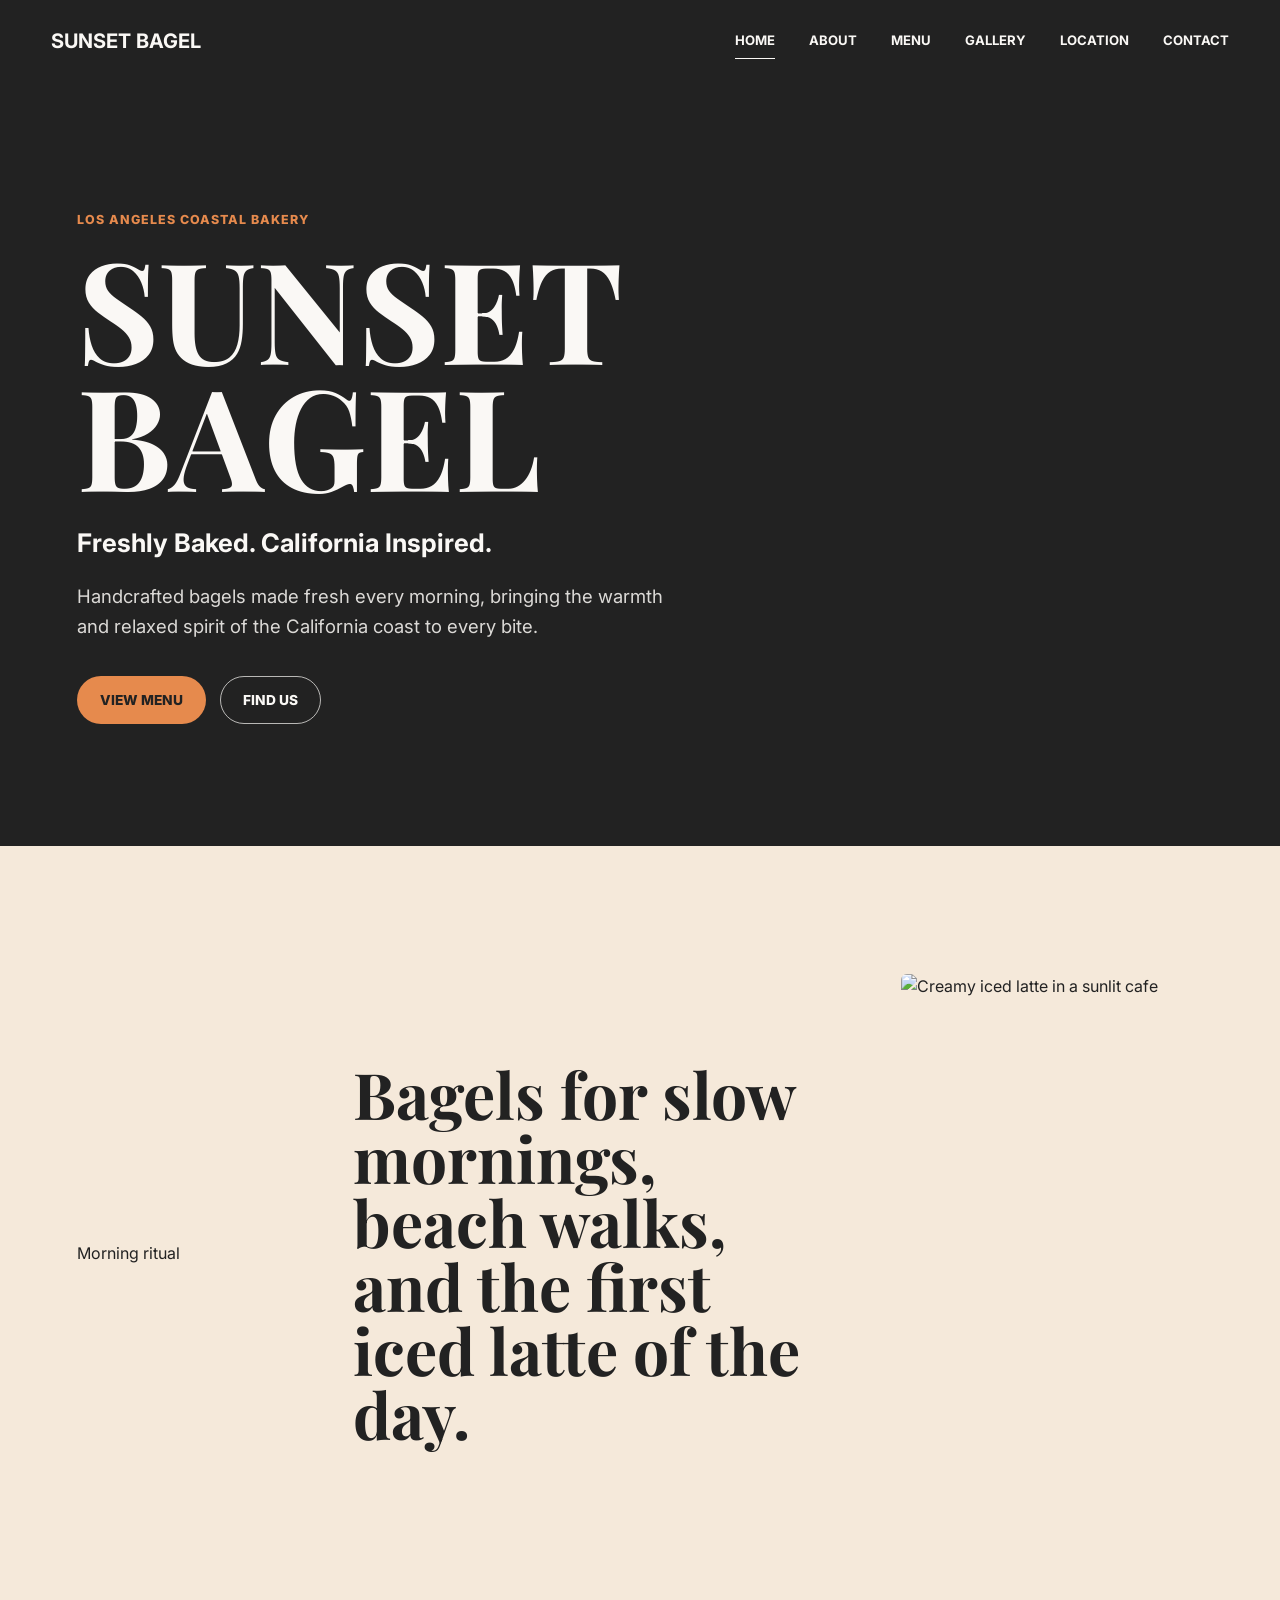
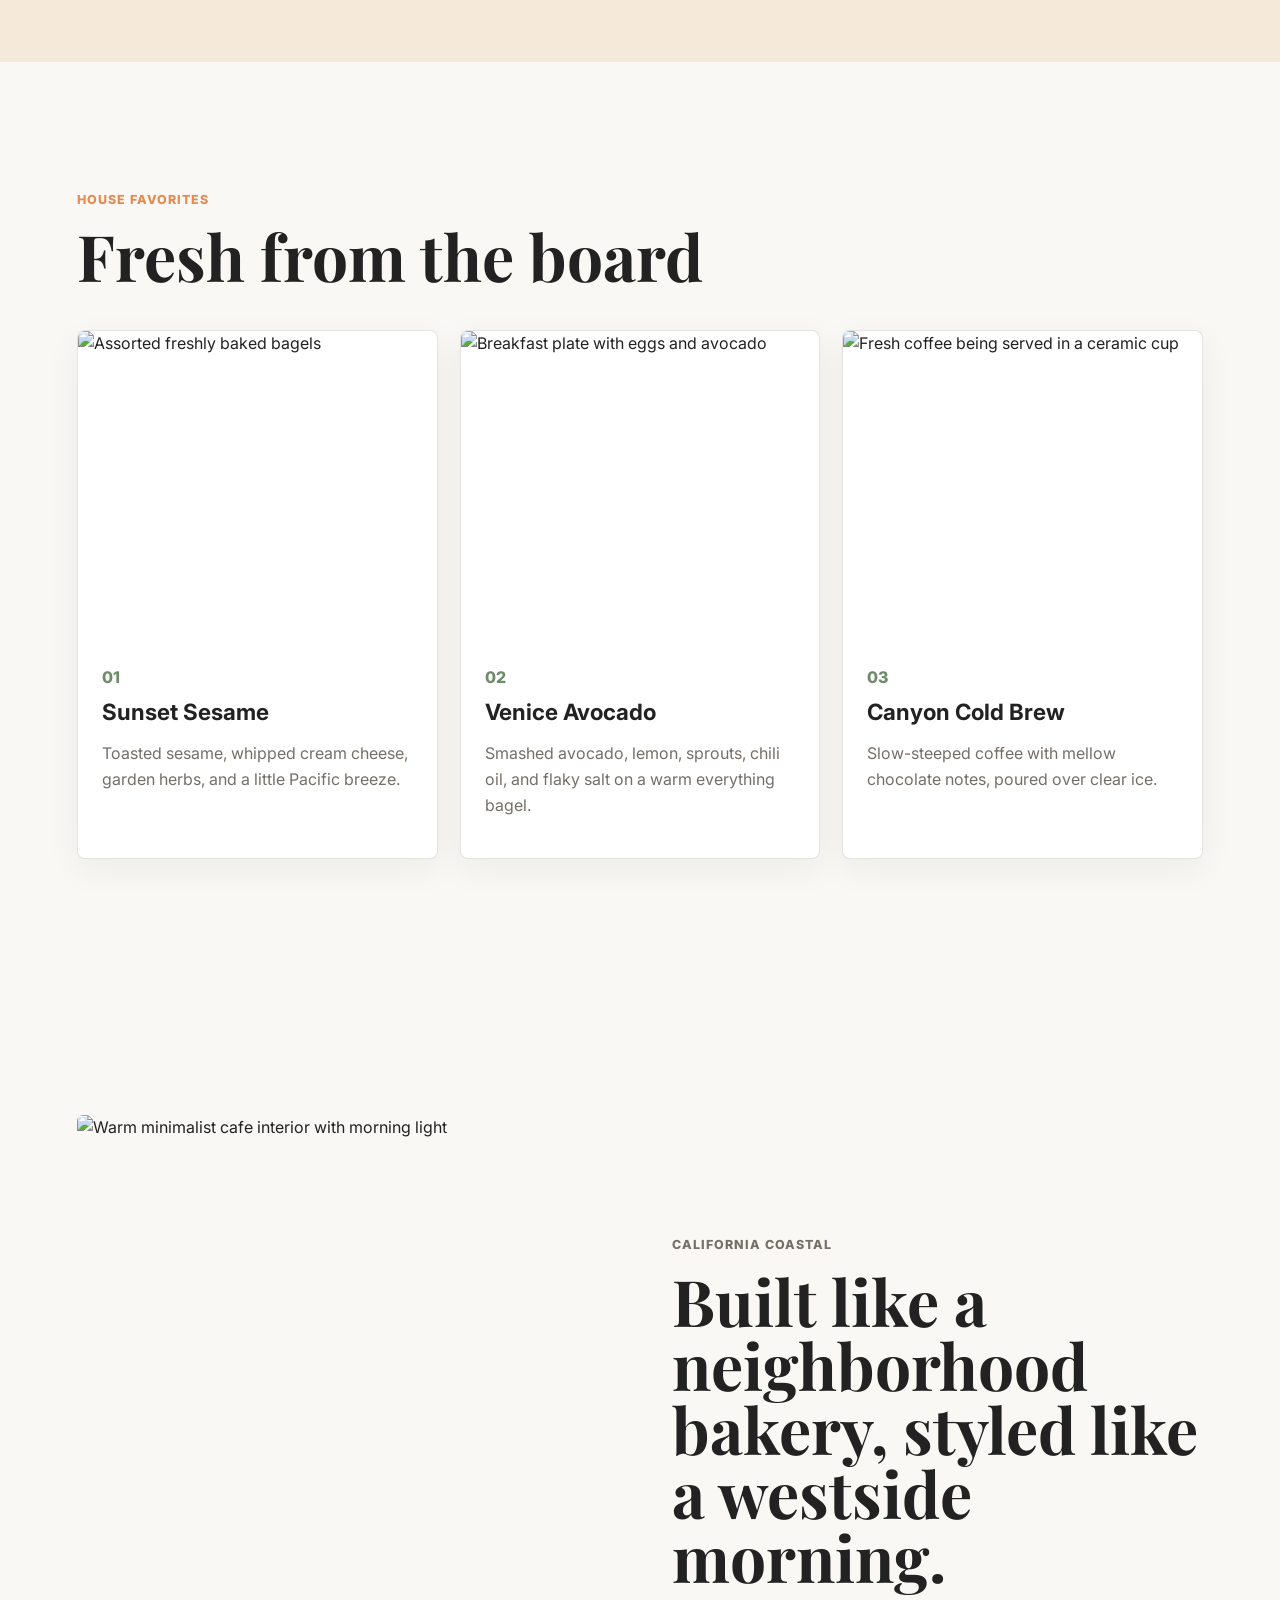
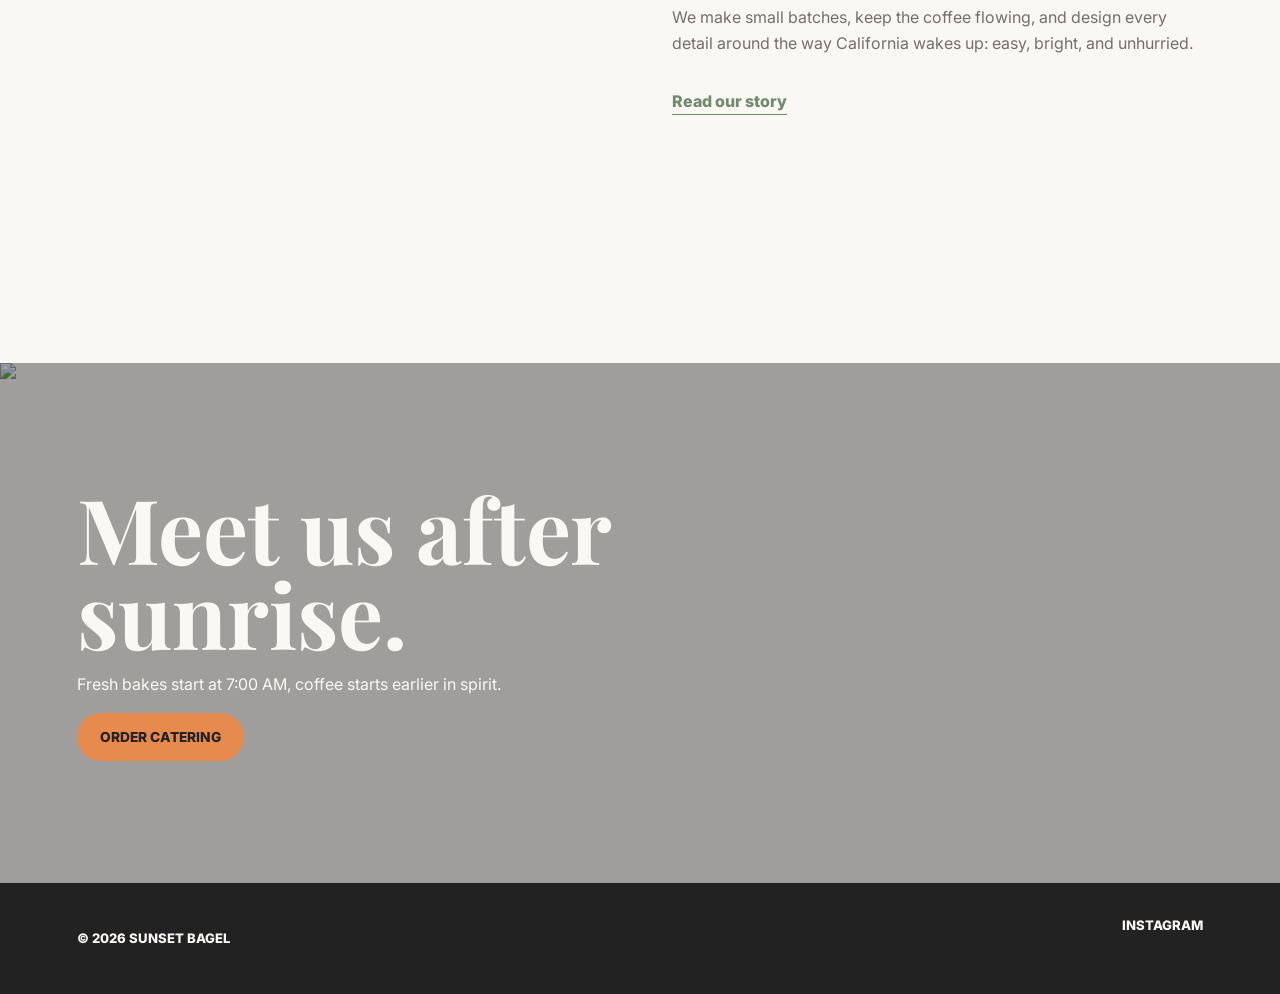
==== index.html @ 4b9dc1ea "Initial commit - SUNSET BAGEL" ====
<!doctype html>
<html lang="en">
  <head>
    <meta charset="utf-8">
    <meta name="viewport" content="width=device-width, initial-scale=1">
    <title>SUNSET BAGEL | California Inspired Bagel Shop</title>
    <meta name="description" content="Freshly baked California-inspired bagels, coffee, and coastal breakfast culture from SUNSET BAGEL.">
    <link rel="preconnect" href="https://fonts.googleapis.com">
    <link rel="preconnect" href="https://fonts.gstatic.com" crossorigin>
    <link href="https://fonts.googleapis.com/css2?family=Inter:wght@400;500;600;700&family=Playfair+Display:wght@600;700&display=swap" rel="stylesheet">
    <link rel="stylesheet" href="styles.css">
  </head>
  <body>
    <header class="site-header" data-header>
      <a class="brand" href="index.html">SUNSET BAGEL</a>
      <button class="nav-toggle" type="button" aria-label="Open navigation" data-nav-toggle>
        <span></span><span></span>
      </button>
      <nav class="site-nav" data-nav>
        <a href="index.html">Home</a>
        <a href="about.html">About</a>
        <a href="menu.html">Menu</a>
        <a href="gallery.html">Gallery</a>
        <a href="location.html">Location</a>
        <a href="contact.html">Contact</a>
      </nav>
    </header>

    <main>
      <section class="hero hero-home">
        <img class="hero-image" data-parallax src="https://images.unsplash.com/photo-1509440159596-0249088772ff?auto=format&fit=crop&w=2200&q=85" alt="Fresh baked bagels and coffee on a bright coastal morning">
        <div class="hero-overlay"></div>
        <div class="hero-content reveal">
          <p class="eyebrow">Los Angeles coastal bakery</p>
          <h1>SUNSET BAGEL</h1>
          <p class="lead">Freshly Baked. California Inspired.</p>
          <p class="hero-copy">Handcrafted bagels made fresh every morning, bringing the warmth and relaxed spirit of the California coast to every bite.</p>
          <div class="hero-actions">
            <a class="button primary" href="menu.html">View Menu</a>
            <a class="button ghost" href="location.html">Find Us</a>
          </div>
        </div>
      </section>

      <section class="section intro-grid">
        <div class="section-kicker reveal">Morning ritual</div>
        <div class="intro-copy reveal">
          <h2>Bagels for slow mornings, beach walks, and the first iced latte of the day.</h2>
        </div>
        <div class="intro-media reveal">
          <img src="https://images.unsplash.com/photo-1541167760496-1628856ab772?auto=format&fit=crop&w=1200&q=85" alt="Creamy iced latte in a sunlit cafe">
        </div>
      </section>

      <section class="section featured">
        <div class="section-heading reveal">
          <p class="eyebrow">House favorites</p>
          <h2>Fresh from the board</h2>
        </div>
        <div class="product-grid">
          <article class="product-card reveal">
            <img src="https://images.unsplash.com/photo-1523294587484-bae6cc870010?auto=format&fit=crop&w=900&q=85" alt="Assorted freshly baked bagels">
            <div>
              <span>01</span>
              <h3>Sunset Sesame</h3>
              <p>Toasted sesame, whipped cream cheese, garden herbs, and a little Pacific breeze.</p>
            </div>
          </article>
          <article class="product-card reveal">
            <img src="https://images.unsplash.com/photo-1482049016688-2d3e1b311543?auto=format&fit=crop&w=900&q=85" alt="Breakfast plate with eggs and avocado">
            <div>
              <span>02</span>
              <h3>Venice Avocado</h3>
              <p>Smashed avocado, lemon, sprouts, chili oil, and flaky salt on a warm everything bagel.</p>
            </div>
          </article>
          <article class="product-card reveal">
            <img src="https://images.unsplash.com/photo-1509042239860-f550ce710b93?auto=format&fit=crop&w=900&q=85" alt="Fresh coffee being served in a ceramic cup">
            <div>
              <span>03</span>
              <h3>Canyon Cold Brew</h3>
              <p>Slow-steeped coffee with mellow chocolate notes, poured over clear ice.</p>
            </div>
          </article>
        </div>
      </section>

      <section class="split-story section">
        <div class="story-image reveal">
          <img src="https://images.unsplash.com/photo-1521017432531-fbd92d768814?auto=format&fit=crop&w=1300&q=85" alt="Warm minimalist cafe interior with morning light">
        </div>
        <div class="story-copy reveal">
          <p class="eyebrow">California coastal</p>
          <h2>Built like a neighborhood bakery, styled like a westside morning.</h2>
          <p>We make small batches, keep the coffee flowing, and design every detail around the way California wakes up: easy, bright, and unhurried.</p>
          <a class="text-link" href="about.html">Read our story</a>
        </div>
      </section>

      <section class="cta-band">
        <img src="https://images.unsplash.com/photo-1507525428034-b723cf961d3e?auto=format&fit=crop&w=2200&q=85" alt="California beach shoreline at golden hour">
        <div class="cta-content reveal">
          <h2>Meet us after sunrise.</h2>
          <p>Fresh bakes start at 7:00 AM, coffee starts earlier in spirit.</p>
          <a class="button primary" href="contact.html">Order Catering</a>
        </div>
      </section>
    </main>

    <footer class="site-footer">
      <p>&copy; 2026 SUNSET BAGEL</p>
      <a href="https://www.instagram.com/" aria-label="Instagram">Instagram</a>
    </footer>

    <script src="script.js"></script>
  </body>
</html>
---- styles.css ----
:root {
  --sand: #f5e9da;
  --warm-white: #faf8f5;
  --orange: #e68a4d;
  --green: #6f8b6b;
  --charcoal: #222222;
  --muted: #756f68;
  --line: rgba(34, 34, 34, 0.12);
  --shadow: 0 22px 60px rgba(34, 34, 34, 0.14);
}

* {
  box-sizing: border-box;
}

html {
  scroll-behavior: smooth;
}

body {
  margin: 0;
  color: var(--charcoal);
  background: var(--warm-white);
  font-family: Inter, system-ui, -apple-system, BlinkMacSystemFont, "Segoe UI", sans-serif;
  line-height: 1.6;
}

img {
  display: block;
  width: 100%;
  height: 100%;
  object-fit: cover;
}

a {
  color: inherit;
  text-decoration: none;
}

.site-header {
  position: fixed;
  top: 0;
  left: 0;
  z-index: 20;
  width: 100%;
  display: flex;
  align-items: center;
  justify-content: space-between;
  padding: 22px clamp(18px, 4vw, 58px);
  color: var(--warm-white);
  transition: background 0.3s ease, color 0.3s ease, box-shadow 0.3s ease;
}

.site-header.is-scrolled,
.site-header.is-open {
  color: var(--charcoal);
  background: rgba(250, 248, 245, 0.92);
  backdrop-filter: blur(18px);
  box-shadow: 0 1px 0 var(--line);
}

.brand {
  font-weight: 700;
  font-size: clamp(1rem, 2vw, 1.25rem);
  letter-spacing: 0;
}

.site-nav {
  display: flex;
  gap: clamp(18px, 3vw, 34px);
  align-items: center;
  font-size: 0.82rem;
  font-weight: 700;
  text-transform: uppercase;
}

.site-nav a {
  position: relative;
  padding: 8px 0;
}

.site-nav a::after {
  position: absolute;
  left: 0;
  bottom: 0;
  width: 0;
  height: 1px;
  content: "";
  background: currentColor;
  transition: width 0.25s ease;
}

.site-nav a:hover::after,
.site-nav a.is-active::after {
  width: 100%;
}

.nav-toggle {
  display: none;
  width: 44px;
  height: 44px;
  border: 0;
  background: transparent;
  color: inherit;
}

.nav-toggle span {
  display: block;
  width: 24px;
  height: 2px;
  margin: 6px auto;
  background: currentColor;
}

.hero,
.page-hero,
.location-hero {
  position: relative;
  min-height: 94vh;
  overflow: hidden;
  background: var(--charcoal);
}

.hero-image,
.page-hero img,
.location-hero > img {
  position: absolute;
  inset: 0;
  transform: scale(1.05);
}

.hero-overlay {
  position: absolute;
  inset: 0;
  background: linear-gradient(90deg, rgba(34, 34, 34, 0.7), rgba(34, 34, 34, 0.18));
}

.hero-content,
.page-hero-copy,
.location-card {
  position: relative;
  z-index: 2;
  max-width: 760px;
  padding: min(26vh, 210px) clamp(22px, 6vw, 84px) 90px;
  color: var(--warm-white);
}

.hero-content h1,
.page-hero-copy h1,
.compact-hero h1,
.contact-hero h1,
.location-card h1 {
  margin: 0;
  font-family: "Playfair Display", Georgia, serif;
  font-size: clamp(3.8rem, 11vw, 10.5rem);
  line-height: 0.9;
  letter-spacing: 0;
}

.page-hero-copy h1,
.compact-hero h1,
.contact-hero h1,
.location-card h1 {
  font-size: clamp(3rem, 8vw, 7rem);
}

.lead {
  margin: 26px 0 0;
  font-size: clamp(1.2rem, 2vw, 1.65rem);
  font-weight: 700;
}

.hero-copy {
  max-width: 620px;
  margin: 18px 0 0;
  color: rgba(250, 248, 245, 0.86);
  font-size: clamp(1rem, 1.5vw, 1.16rem);
}

.eyebrow {
  margin: 0 0 14px;
  color: var(--orange);
  font-size: 0.78rem;
  font-weight: 800;
  letter-spacing: 0.08em;
  text-transform: uppercase;
}

.hero-actions {
  display: flex;
  flex-wrap: wrap;
  gap: 14px;
  margin-top: 34px;
}

.button {
  display: inline-flex;
  min-height: 48px;
  align-items: center;
  justify-content: center;
  padding: 0 22px;
  border: 1px solid transparent;
  border-radius: 999px;
  font-size: 0.86rem;
  font-weight: 800;
  text-transform: uppercase;
  transition: transform 0.25s ease, background 0.25s ease, border-color 0.25s ease;
}

.button:hover {
  transform: translateY(-2px);
}

.button.primary {
  color: var(--charcoal);
  background: var(--orange);
}

.button.secondary {
  color: var(--warm-white);
  background: var(--green);
}

.button.ghost {
  color: var(--warm-white);
  border-color: rgba(250, 248, 245, 0.7);
}

.section {
  padding: clamp(70px, 10vw, 140px) clamp(20px, 6vw, 84px);
}

.intro-grid {
  display: grid;
  grid-template-columns: 0.7fr 1.6fr 1fr;
  gap: clamp(24px, 5vw, 72px);
  align-items: center;
  background: var(--sand);
}

.intro-copy h2,
.section-heading h2,
.story-copy h2,
.editorial h2,
.image-text h2,
.menu-category h2,
.contact-aside h2 {
  margin: 0;
  font-family: "Playfair Display", Georgia, serif;
  font-size: clamp(2.2rem, 5vw, 5rem);
  line-height: 1;
  letter-spacing: 0;
}

.intro-media {
  height: min(54vw, 560px);
  min-height: 320px;
  overflow: hidden;
  border-radius: 6px;
}

.section-heading {
  max-width: 800px;
  margin-bottom: 42px;
}

.product-grid,
.menu-grid {
  display: grid;
  grid-template-columns: repeat(3, minmax(0, 1fr));
  gap: 22px;
}

.product-card,
.menu-card {
  overflow: hidden;
  background: #fff;
  border: 1px solid var(--line);
  border-radius: 8px;
  box-shadow: 0 10px 35px rgba(34, 34, 34, 0.06);
  transition: transform 0.28s ease, box-shadow 0.28s ease;
}

.product-card:hover,
.menu-card:hover {
  transform: translateY(-6px);
  box-shadow: var(--shadow);
}

.product-card img,
.menu-card img {
  height: 310px;
}

.product-card div,
.menu-card div {
  padding: 24px;
}

.product-card span,
.menu-card span {
  color: var(--green);
  font-weight: 800;
}

.product-card h3,
.menu-card h3 {
  margin: 8px 0 8px;
  font-size: 1.4rem;
  line-height: 1.2;
}

.product-card p,
.menu-card p,
.story-copy p,
.editorial-text p,
.image-text p,
.contact-hero p,
.info-panel p {
  color: var(--muted);
}

.split-story,
.image-text,
.contact-hero,
.location-grid {
  display: grid;
  grid-template-columns: 1fr 1fr;
  gap: clamp(28px, 5vw, 76px);
  align-items: center;
}

.story-image {
  height: min(64vw, 720px);
  min-height: 400px;
  overflow: hidden;
  border-radius: 6px;
}

.story-copy {
  max-width: 620px;
}

.text-link {
  display: inline-block;
  margin-top: 16px;
  color: var(--green);
  font-weight: 800;
  border-bottom: 1px solid currentColor;
}

.cta-band {
  position: relative;
  min-height: 520px;
  display: grid;
  align-items: center;
  overflow: hidden;
  color: var(--warm-white);
}

.cta-band img {
  position: absolute;
  inset: 0;
}

.cta-band::after {
  position: absolute;
  inset: 0;
  content: "";
  background: rgba(34, 34, 34, 0.42);
}

.cta-content {
  position: relative;
  z-index: 2;
  max-width: 720px;
  padding: 70px clamp(22px, 6vw, 84px);
}

.cta-content h2 {
  margin: 0;
  font-family: "Playfair Display", Georgia, serif;
  font-size: clamp(3rem, 7vw, 7rem);
  line-height: 0.95;
}

.page-hero::after,
.location-hero::after {
  position: absolute;
  inset: 0;
  content: "";
  background: linear-gradient(0deg, rgba(34, 34, 34, 0.48), rgba(34, 34, 34, 0.12));
}

.compact-hero {
  padding: 170px clamp(20px, 6vw, 84px) 70px;
  background: var(--sand);
}

.compact-hero h1 {
  max-width: 1100px;
}

.editorial {
  display: grid;
  grid-template-columns: 1.2fr 0.8fr;
  gap: clamp(28px, 6vw, 90px);
  background: var(--warm-white);
}

.process-strip {
  display: grid;
  grid-template-columns: repeat(3, 1fr);
  gap: 14px;
  padding: 14px;
  background: var(--charcoal);
}

.process-strip figure,
.gallery-grid figure {
  position: relative;
  min-height: 460px;
  margin: 0;
  overflow: hidden;
  border-radius: 6px;
}

.process-strip figcaption,
.gallery-grid figcaption {
  position: absolute;
  left: 18px;
  bottom: 18px;
  padding: 7px 12px;
  border-radius: 999px;
  color: var(--warm-white);
  background: rgba(34, 34, 34, 0.48);
  backdrop-filter: blur(10px);
  font-size: 0.8rem;
  font-weight: 800;
  text-transform: uppercase;
}

.image-stack {
  display: grid;
  grid-template-columns: 0.9fr 1fr;
  gap: 16px;
  align-items: end;
}

.image-stack img {
  height: 520px;
  border-radius: 6px;
}

.image-stack img:first-child {
  height: 420px;
}

.menu-section.alt {
  background: var(--sand);
}

.menu-category {
  margin-bottom: 34px;
}

.gallery-grid {
  display: grid;
  grid-template-columns: repeat(4, minmax(0, 1fr));
  grid-auto-rows: 270px;
  gap: 14px;
  padding: 0 14px 14px;
}

.gallery-grid figure {
  min-height: 0;
}

.gallery-grid .wide {
  grid-column: span 2;
}

.gallery-grid .tall {
  grid-row: span 2;
}

.location-hero {
  display: grid;
  align-items: end;
}

.location-card {
  width: min(680px, calc(100% - 40px));
  margin: 0 0 clamp(28px, 6vw, 84px) clamp(20px, 6vw, 84px);
  padding: clamp(28px, 5vw, 52px);
  color: var(--charcoal);
  background: rgba(250, 248, 245, 0.9);
  border-radius: 8px;
  backdrop-filter: blur(14px);
}

.info-panel {
  min-height: 310px;
  padding: clamp(26px, 4vw, 42px);
  border: 1px solid var(--line);
  border-radius: 8px;
  background: #fff;
}

.info-panel dl,
.info-panel dd {
  margin: 0;
}

.info-panel div {
  display: flex;
  justify-content: space-between;
  gap: 16px;
  padding: 14px 0;
  border-bottom: 1px solid var(--line);
}

.info-panel dt {
  font-weight: 800;
}

.map-panel {
  position: relative;
  grid-column: 1 / -1;
  min-height: 430px;
  overflow: hidden;
  border-radius: 8px;
  background: #ded3c5;
}

.map-lines {
  position: absolute;
  inset: -20%;
  background:
    linear-gradient(24deg, transparent 48%, rgba(111, 139, 107, 0.45) 49%, rgba(111, 139, 107, 0.45) 51%, transparent 52%),
    linear-gradient(118deg, transparent 45%, rgba(230, 138, 77, 0.55) 46%, rgba(230, 138, 77, 0.55) 48%, transparent 49%),
    linear-gradient(88deg, transparent 47%, rgba(34, 34, 34, 0.13) 48%, rgba(34, 34, 34, 0.13) 50%, transparent 51%);
  background-size: 220px 180px, 300px 240px, 170px 210px;
  transform: rotate(-5deg);
}

.map-pin {
  position: absolute;
  left: 50%;
  top: 50%;
  padding: 12px 16px;
  border-radius: 999px;
  color: var(--warm-white);
  background: var(--charcoal);
  font-weight: 800;
  transform: translate(-50%, -50%);
  box-shadow: var(--shadow);
}

.contact-hero {
  padding-top: 170px;
  background: var(--sand);
}

.contact-hero img {
  height: min(56vw, 620px);
  min-height: 360px;
  border-radius: 6px;
}

.contact-grid {
  grid-template-columns: 1.1fr 0.9fr;
  align-items: start;
}

.contact-form,
.newsletter {
  display: grid;
  gap: 18px;
}

label {
  display: grid;
  gap: 8px;
  color: var(--charcoal);
  font-size: 0.8rem;
  font-weight: 800;
  text-transform: uppercase;
}

input,
textarea {
  width: 100%;
  border: 1px solid var(--line);
  border-radius: 6px;
  padding: 15px 16px;
  color: var(--charcoal);
  background: #fff;
  font: inherit;
}

textarea {
  resize: vertical;
}

.contact-aside {
  display: grid;
  gap: 28px;
  padding: clamp(26px, 4vw, 42px);
  border-radius: 8px;
  background: var(--charcoal);
  color: var(--warm-white);
}

.contact-aside img {
  height: 320px;
  border-radius: 6px;
}

.contact-aside p {
  color: rgba(250, 248, 245, 0.72);
}

.site-footer {
  display: flex;
  justify-content: space-between;
  gap: 18px;
  padding: 32px clamp(20px, 6vw, 84px);
  color: var(--warm-white);
  background: var(--charcoal);
  font-size: 0.82rem;
  font-weight: 800;
  text-transform: uppercase;
}

.reveal {
  opacity: 0;
  transform: translateY(24px);
  transition: opacity 0.8s ease, transform 0.8s ease;
}

.reveal.is-visible {
  opacity: 1;
  transform: translateY(0);
}

@media (max-width: 900px) {
  .nav-toggle {
    display: block;
    position: relative;
    z-index: 22;
  }

  .site-nav {
    position: fixed;
    inset: 0;
    display: grid;
    align-content: center;
    justify-items: center;
    gap: 22px;
    color: var(--charcoal);
    background: var(--warm-white);
    font-size: 1.2rem;
    transform: translateY(-100%);
    transition: transform 0.35s ease;
  }

  .site-nav.is-open {
    transform: translateY(0);
  }

  .intro-grid,
  .editorial,
  .split-story,
  .image-text,
  .contact-hero,
  .contact-grid,
  .location-grid {
    grid-template-columns: 1fr;
  }

  .product-grid,
  .menu-grid,
  .process-strip {
    grid-template-columns: 1fr;
  }

  .gallery-grid {
    grid-template-columns: repeat(2, minmax(0, 1fr));
    grid-auto-rows: 230px;
  }

  .hero,
  .page-hero,
  .location-hero {
    min-height: 780px;
  }

  .hero-content,
  .page-hero-copy {
    padding-top: 190px;
  }
}

@media (max-width: 620px) {
  .hero-content h1,
  .page-hero-copy h1,
  .compact-hero h1,
  .contact-hero h1,
  .location-card h1 {
    font-size: clamp(3.2rem, 17vw, 5rem);
  }

  .button {
    width: 100%;
  }

  .gallery-grid {
    display: block;
    padding: 0 12px 12px;
  }

  .gallery-grid figure {
    height: 320px;
    margin-bottom: 12px;
  }

  .image-stack {
    grid-template-columns: 1fr;
  }

  .image-stack img,
  .image-stack img:first-child,
  .story-image,
  .intro-media {
    height: 360px;
    min-height: 0;
  }

  .site-footer {
    display: grid;
  }
}
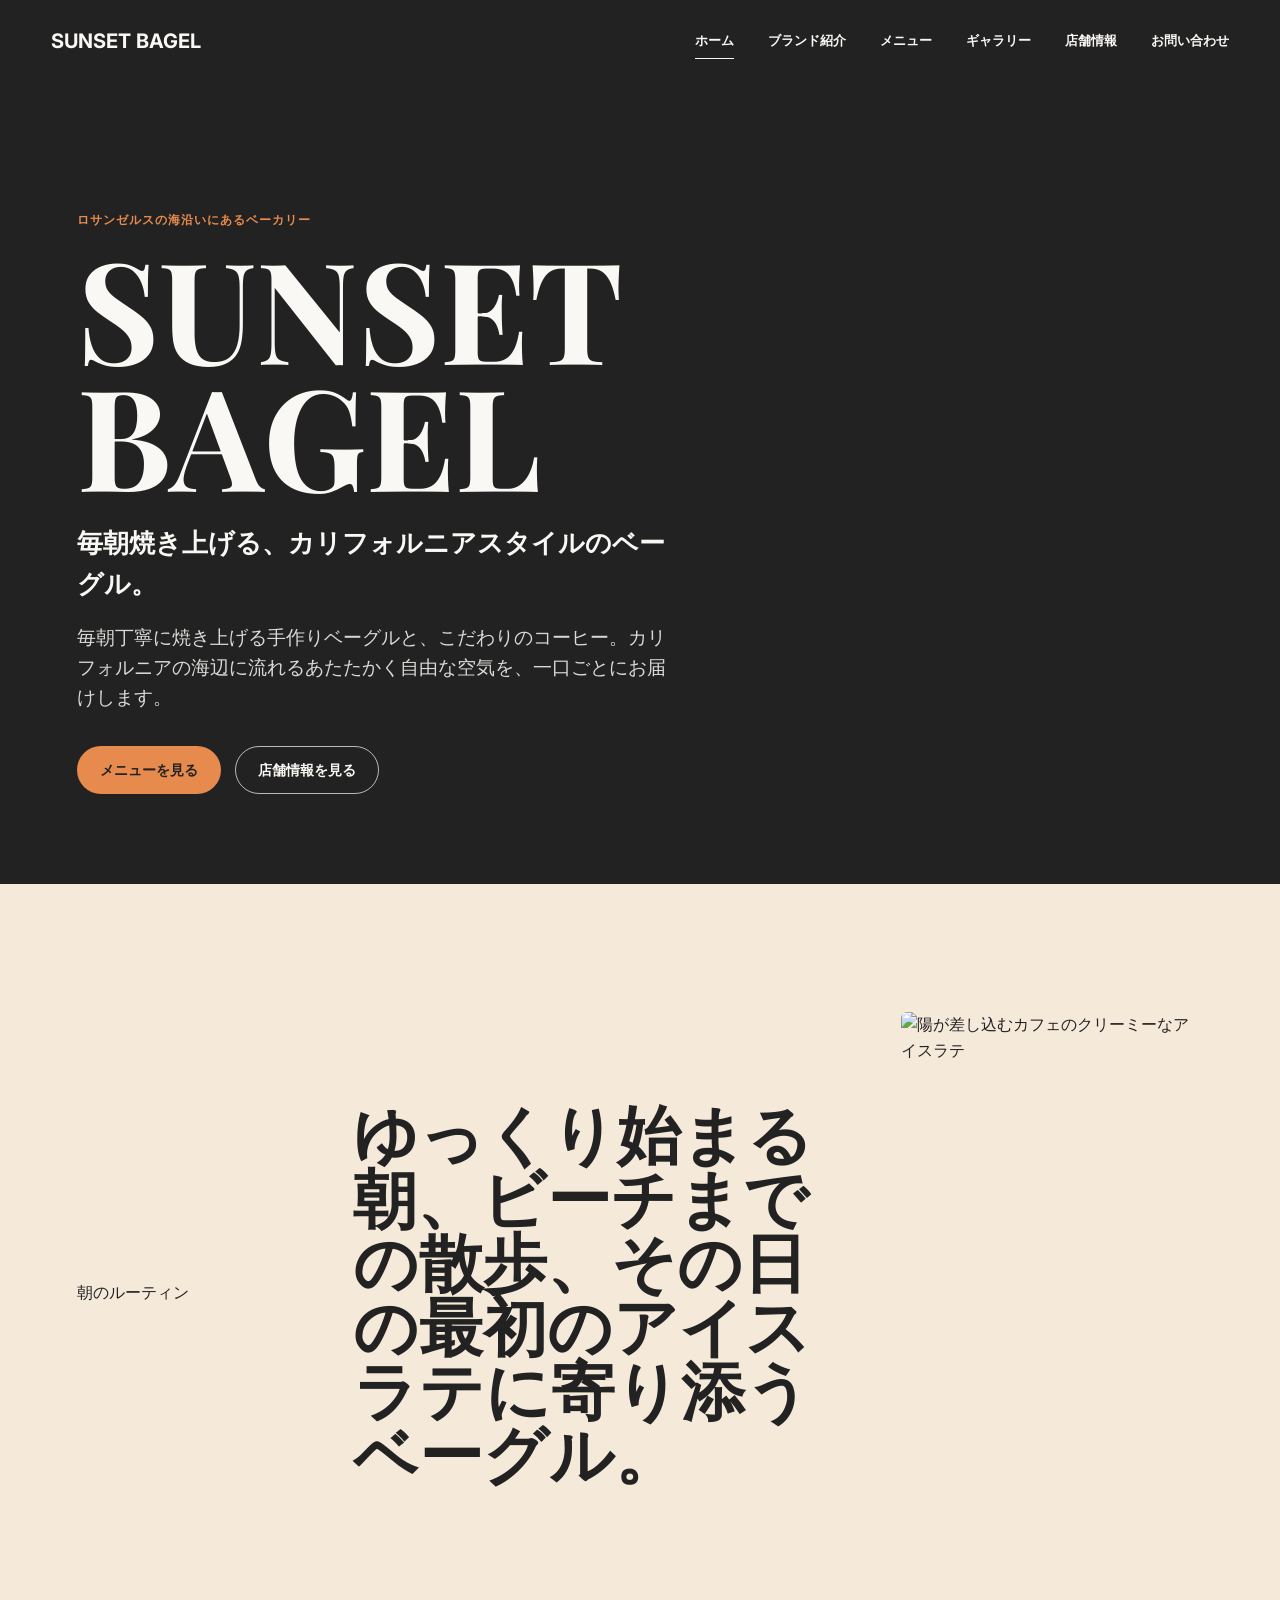
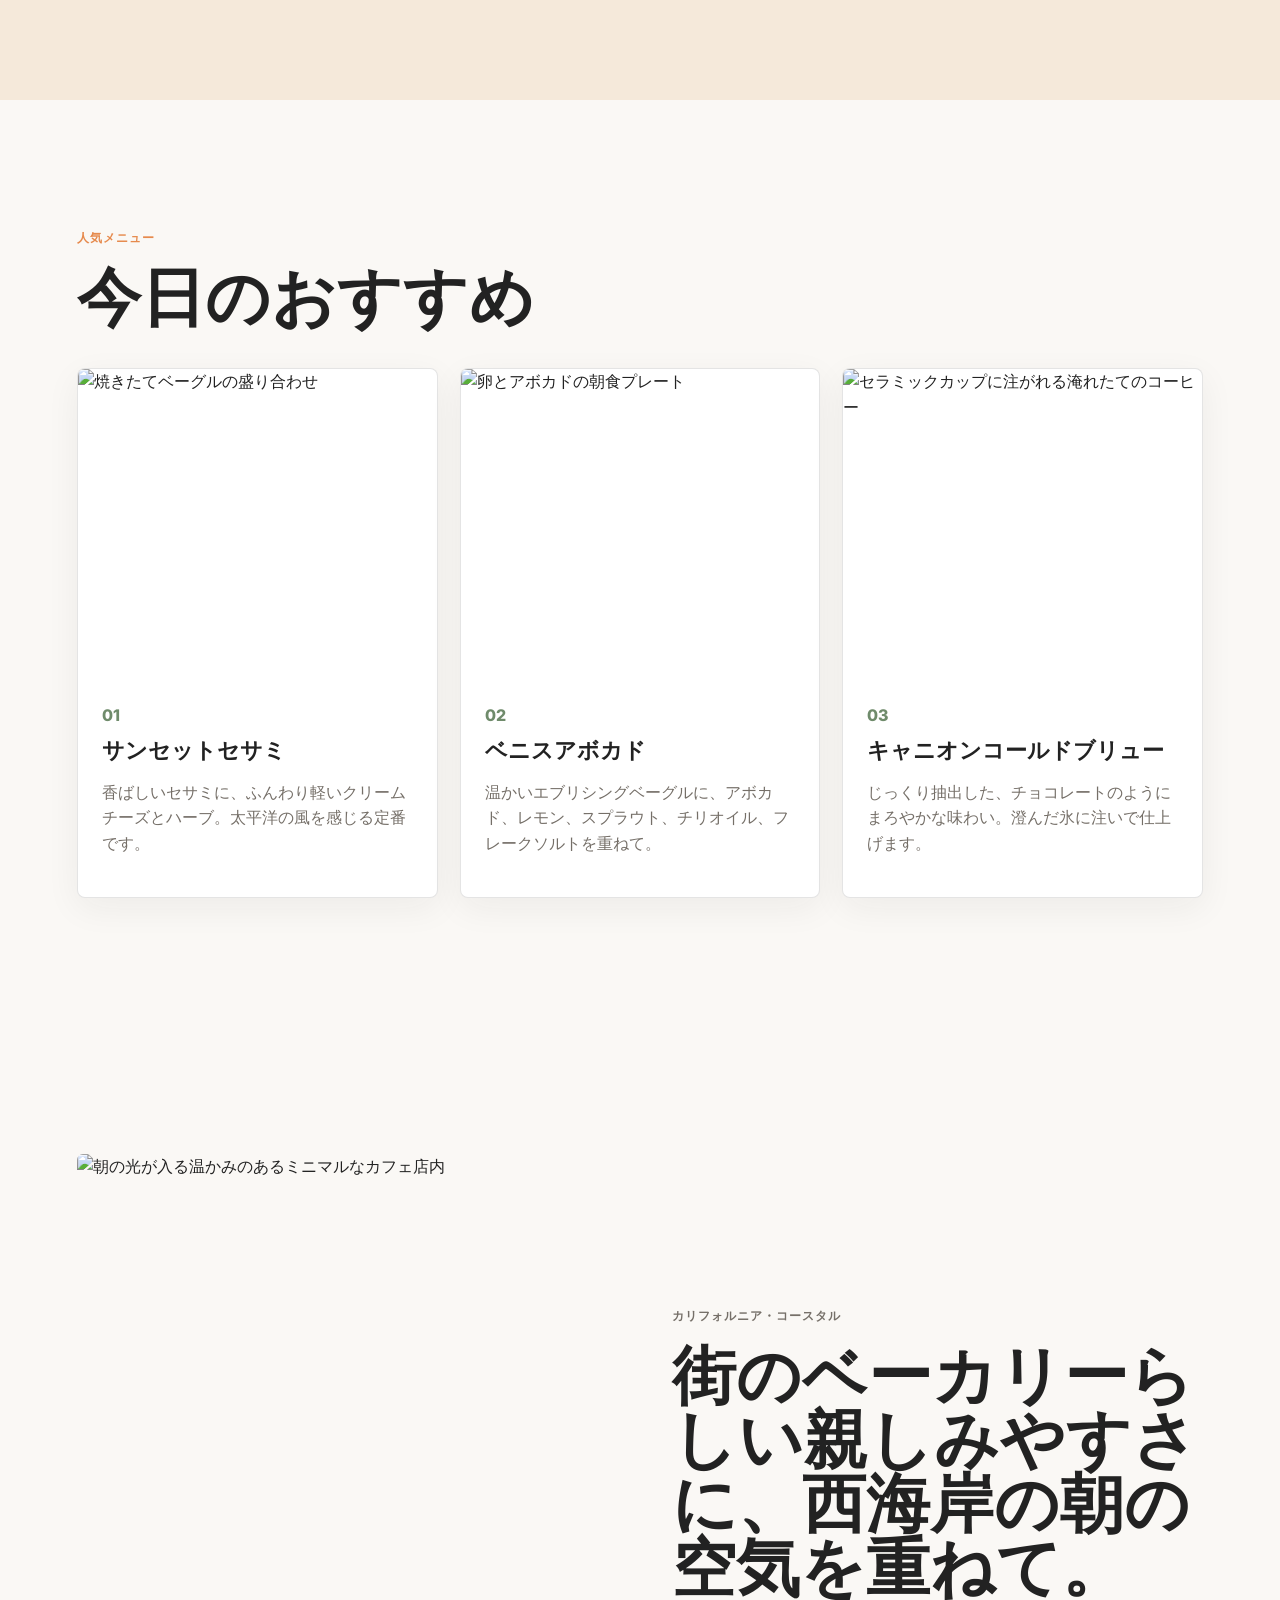
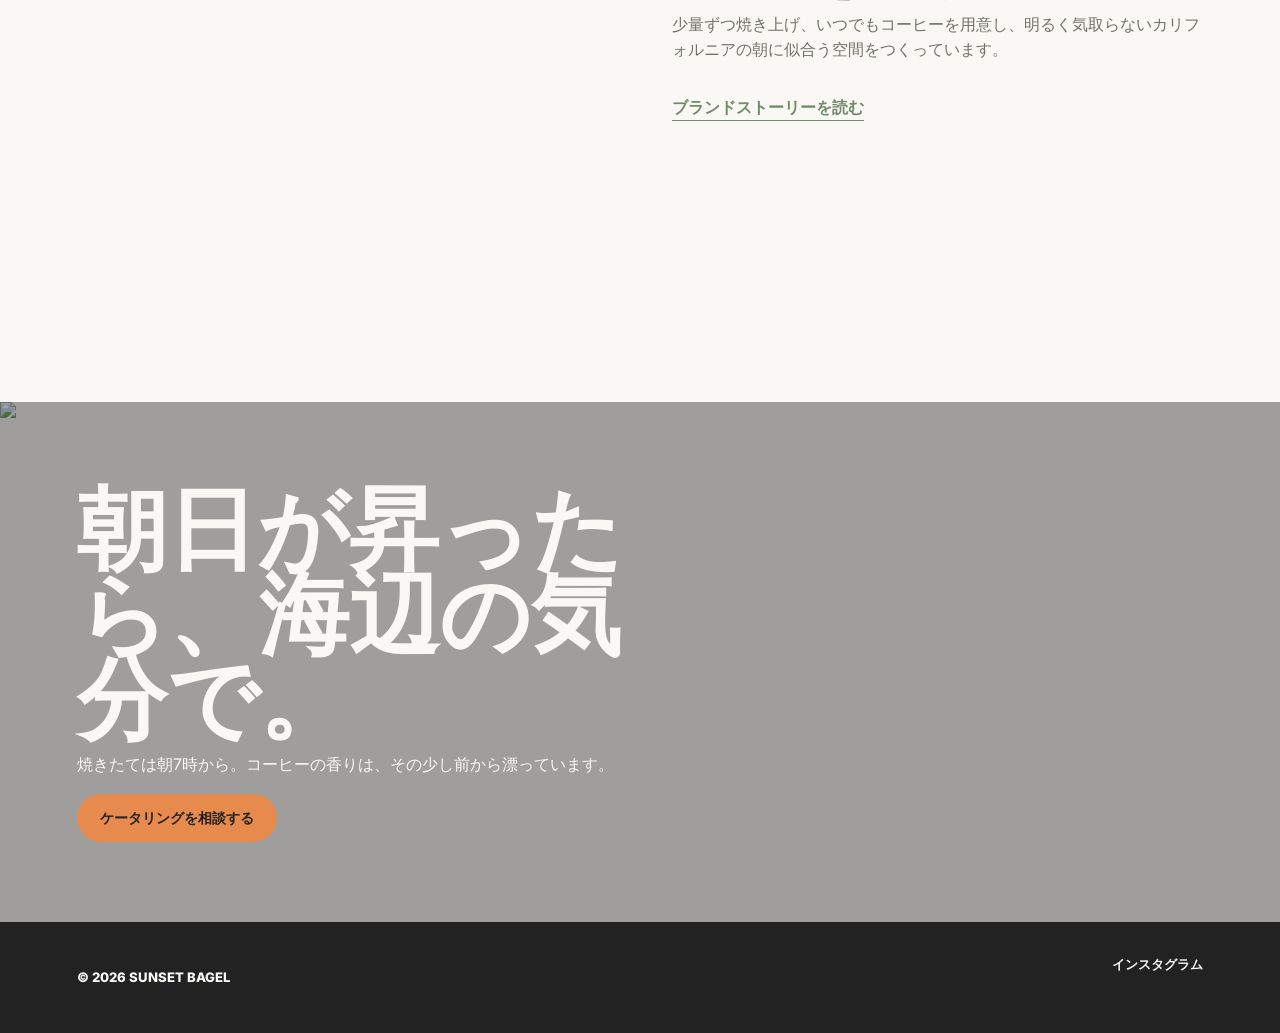
==== commit 2a3152ed: "Translate site content to Japanese" ====
--- a/index.html
+++ b/index.html
@@ -1,10 +1,10 @@
 <!doctype html>
-<html lang="en">
+<html lang="ja">
   <head>
     <meta charset="utf-8">
     <meta name="viewport" content="width=device-width, initial-scale=1">
-    <title>SUNSET BAGEL | California Inspired Bagel Shop</title>
-    <meta name="description" content="Freshly baked California-inspired bagels, coffee, and coastal breakfast culture from SUNSET BAGEL.">
+    <title>SUNSET BAGEL | カリフォルニアスタイルのベーグルショップ</title>
+    <meta name="description" content="毎朝焼き上げるカリフォルニアスタイルのベーグルと、海沿いの朝を感じるコーヒーを楽しめるSUNSET BAGEL。">
     <link rel="preconnect" href="https://fonts.googleapis.com">
     <link rel="preconnect" href="https://fonts.gstatic.com" crossorigin>
     <link href="https://fonts.googleapis.com/css2?family=Inter:wght@400;500;600;700&family=Playfair+Display:wght@600;700&display=swap" rel="stylesheet">
@@ -13,73 +13,73 @@
   <body>
     <header class="site-header" data-header>
       <a class="brand" href="index.html">SUNSET BAGEL</a>
-      <button class="nav-toggle" type="button" aria-label="Open navigation" data-nav-toggle>
+      <button class="nav-toggle" type="button" aria-label="ナビゲーションを開く" data-nav-toggle>
         <span></span><span></span>
       </button>
       <nav class="site-nav" data-nav>
-        <a href="index.html">Home</a>
-        <a href="about.html">About</a>
-        <a href="menu.html">Menu</a>
-        <a href="gallery.html">Gallery</a>
-        <a href="location.html">Location</a>
-        <a href="contact.html">Contact</a>
+        <a href="index.html">ホーム</a>
+        <a href="about.html">ブランド紹介</a>
+        <a href="menu.html">メニュー</a>
+        <a href="gallery.html">ギャラリー</a>
+        <a href="location.html">店舗情報</a>
+        <a href="contact.html">お問い合わせ</a>
       </nav>
     </header>
 
     <main>
       <section class="hero hero-home">
-        <img class="hero-image" data-parallax src="https://images.unsplash.com/photo-1509440159596-0249088772ff?auto=format&fit=crop&w=2200&q=85" alt="Fresh baked bagels and coffee on a bright coastal morning">
+        <img class="hero-image" data-parallax src="https://images.unsplash.com/photo-1509440159596-0249088772ff?auto=format&fit=crop&w=2200&q=85" alt="明るい海沿いの朝に並ぶ焼きたてベーグルとコーヒー">
         <div class="hero-overlay"></div>
         <div class="hero-content reveal">
-          <p class="eyebrow">Los Angeles coastal bakery</p>
+          <p class="eyebrow">ロサンゼルスの海沿いにあるベーカリー</p>
           <h1>SUNSET BAGEL</h1>
-          <p class="lead">Freshly Baked. California Inspired.</p>
-          <p class="hero-copy">Handcrafted bagels made fresh every morning, bringing the warmth and relaxed spirit of the California coast to every bite.</p>
+          <p class="lead">毎朝焼き上げる、カリフォルニアスタイルのベーグル。</p>
+          <p class="hero-copy">毎朝丁寧に焼き上げる手作りベーグルと、こだわりのコーヒー。カリフォルニアの海辺に流れるあたたかく自由な空気を、一口ごとにお届けします。</p>
           <div class="hero-actions">
-            <a class="button primary" href="menu.html">View Menu</a>
-            <a class="button ghost" href="location.html">Find Us</a>
+            <a class="button primary" href="menu.html">メニューを見る</a>
+            <a class="button ghost" href="location.html">店舗情報を見る</a>
           </div>
         </div>
       </section>
 
       <section class="section intro-grid">
-        <div class="section-kicker reveal">Morning ritual</div>
+        <div class="section-kicker reveal">朝のルーティン</div>
         <div class="intro-copy reveal">
-          <h2>Bagels for slow mornings, beach walks, and the first iced latte of the day.</h2>
+          <h2>ゆっくり始まる朝、ビーチまでの散歩、その日の最初のアイスラテに寄り添うベーグル。</h2>
         </div>
         <div class="intro-media reveal">
-          <img src="https://images.unsplash.com/photo-1541167760496-1628856ab772?auto=format&fit=crop&w=1200&q=85" alt="Creamy iced latte in a sunlit cafe">
+          <img src="https://images.unsplash.com/photo-1541167760496-1628856ab772?auto=format&fit=crop&w=1200&q=85" alt="陽が差し込むカフェのクリーミーなアイスラテ">
         </div>
       </section>
 
       <section class="section featured">
         <div class="section-heading reveal">
-          <p class="eyebrow">House favorites</p>
-          <h2>Fresh from the board</h2>
+          <p class="eyebrow">人気メニュー</p>
+          <h2>今日のおすすめ</h2>
         </div>
         <div class="product-grid">
           <article class="product-card reveal">
-            <img src="https://images.unsplash.com/photo-1523294587484-bae6cc870010?auto=format&fit=crop&w=900&q=85" alt="Assorted freshly baked bagels">
+            <img src="https://images.unsplash.com/photo-1523294587484-bae6cc870010?auto=format&fit=crop&w=900&q=85" alt="焼きたてベーグルの盛り合わせ">
             <div>
               <span>01</span>
-              <h3>Sunset Sesame</h3>
-              <p>Toasted sesame, whipped cream cheese, garden herbs, and a little Pacific breeze.</p>
+              <h3>サンセットセサミ</h3>
+              <p>香ばしいセサミに、ふんわり軽いクリームチーズとハーブ。太平洋の風を感じる定番です。</p>
             </div>
           </article>
           <article class="product-card reveal">
-            <img src="https://images.unsplash.com/photo-1482049016688-2d3e1b311543?auto=format&fit=crop&w=900&q=85" alt="Breakfast plate with eggs and avocado">
+            <img src="https://images.unsplash.com/photo-1482049016688-2d3e1b311543?auto=format&fit=crop&w=900&q=85" alt="卵とアボカドの朝食プレート">
             <div>
               <span>02</span>
-              <h3>Venice Avocado</h3>
-              <p>Smashed avocado, lemon, sprouts, chili oil, and flaky salt on a warm everything bagel.</p>
+              <h3>ベニスアボカド</h3>
+              <p>温かいエブリシングベーグルに、アボカド、レモン、スプラウト、チリオイル、フレークソルトを重ねて。</p>
             </div>
           </article>
           <article class="product-card reveal">
-            <img src="https://images.unsplash.com/photo-1509042239860-f550ce710b93?auto=format&fit=crop&w=900&q=85" alt="Fresh coffee being served in a ceramic cup">
+            <img src="https://images.unsplash.com/photo-1509042239860-f550ce710b93?auto=format&fit=crop&w=900&q=85" alt="セラミックカップに注がれる淹れたてのコーヒー">
             <div>
               <span>03</span>
-              <h3>Canyon Cold Brew</h3>
-              <p>Slow-steeped coffee with mellow chocolate notes, poured over clear ice.</p>
+              <h3>キャニオンコールドブリュー</h3>
+              <p>じっくり抽出した、チョコレートのようにまろやかな味わい。澄んだ氷に注いで仕上げます。</p>
             </div>
           </article>
         </div>
@@ -87,29 +87,29 @@
 
       <section class="split-story section">
         <div class="story-image reveal">
-          <img src="https://images.unsplash.com/photo-1521017432531-fbd92d768814?auto=format&fit=crop&w=1300&q=85" alt="Warm minimalist cafe interior with morning light">
+          <img src="https://images.unsplash.com/photo-1521017432531-fbd92d768814?auto=format&fit=crop&w=1300&q=85" alt="朝の光が入る温かみのあるミニマルなカフェ店内">
         </div>
         <div class="story-copy reveal">
-          <p class="eyebrow">California coastal</p>
-          <h2>Built like a neighborhood bakery, styled like a westside morning.</h2>
-          <p>We make small batches, keep the coffee flowing, and design every detail around the way California wakes up: easy, bright, and unhurried.</p>
-          <a class="text-link" href="about.html">Read our story</a>
+          <p class="eyebrow">カリフォルニア・コースタル</p>
+          <h2>街のベーカリーらしい親しみやすさに、西海岸の朝の空気を重ねて。</h2>
+          <p>少量ずつ焼き上げ、いつでもコーヒーを用意し、明るく気取らないカリフォルニアの朝に似合う空間をつくっています。</p>
+          <a class="text-link" href="about.html">ブランドストーリーを読む</a>
         </div>
       </section>
 
       <section class="cta-band">
-        <img src="https://images.unsplash.com/photo-1507525428034-b723cf961d3e?auto=format&fit=crop&w=2200&q=85" alt="California beach shoreline at golden hour">
+        <img src="https://images.unsplash.com/photo-1507525428034-b723cf961d3e?auto=format&fit=crop&w=2200&q=85" alt="ゴールデンアワーのカリフォルニアの海岸線">
         <div class="cta-content reveal">
-          <h2>Meet us after sunrise.</h2>
-          <p>Fresh bakes start at 7:00 AM, coffee starts earlier in spirit.</p>
-          <a class="button primary" href="contact.html">Order Catering</a>
+          <h2>朝日が昇ったら、海辺の気分で。</h2>
+          <p>焼きたては朝7時から。コーヒーの香りは、その少し前から漂っています。</p>
+          <a class="button primary" href="contact.html">ケータリングを相談する</a>
         </div>
       </section>
     </main>
 
     <footer class="site-footer">
       <p>&copy; 2026 SUNSET BAGEL</p>
-      <a href="https://www.instagram.com/" aria-label="Instagram">Instagram</a>
+      <a href="https://www.instagram.com/" aria-label="インスタグラム">インスタグラム</a>
     </footer>
 
     <script src="script.js"></script>
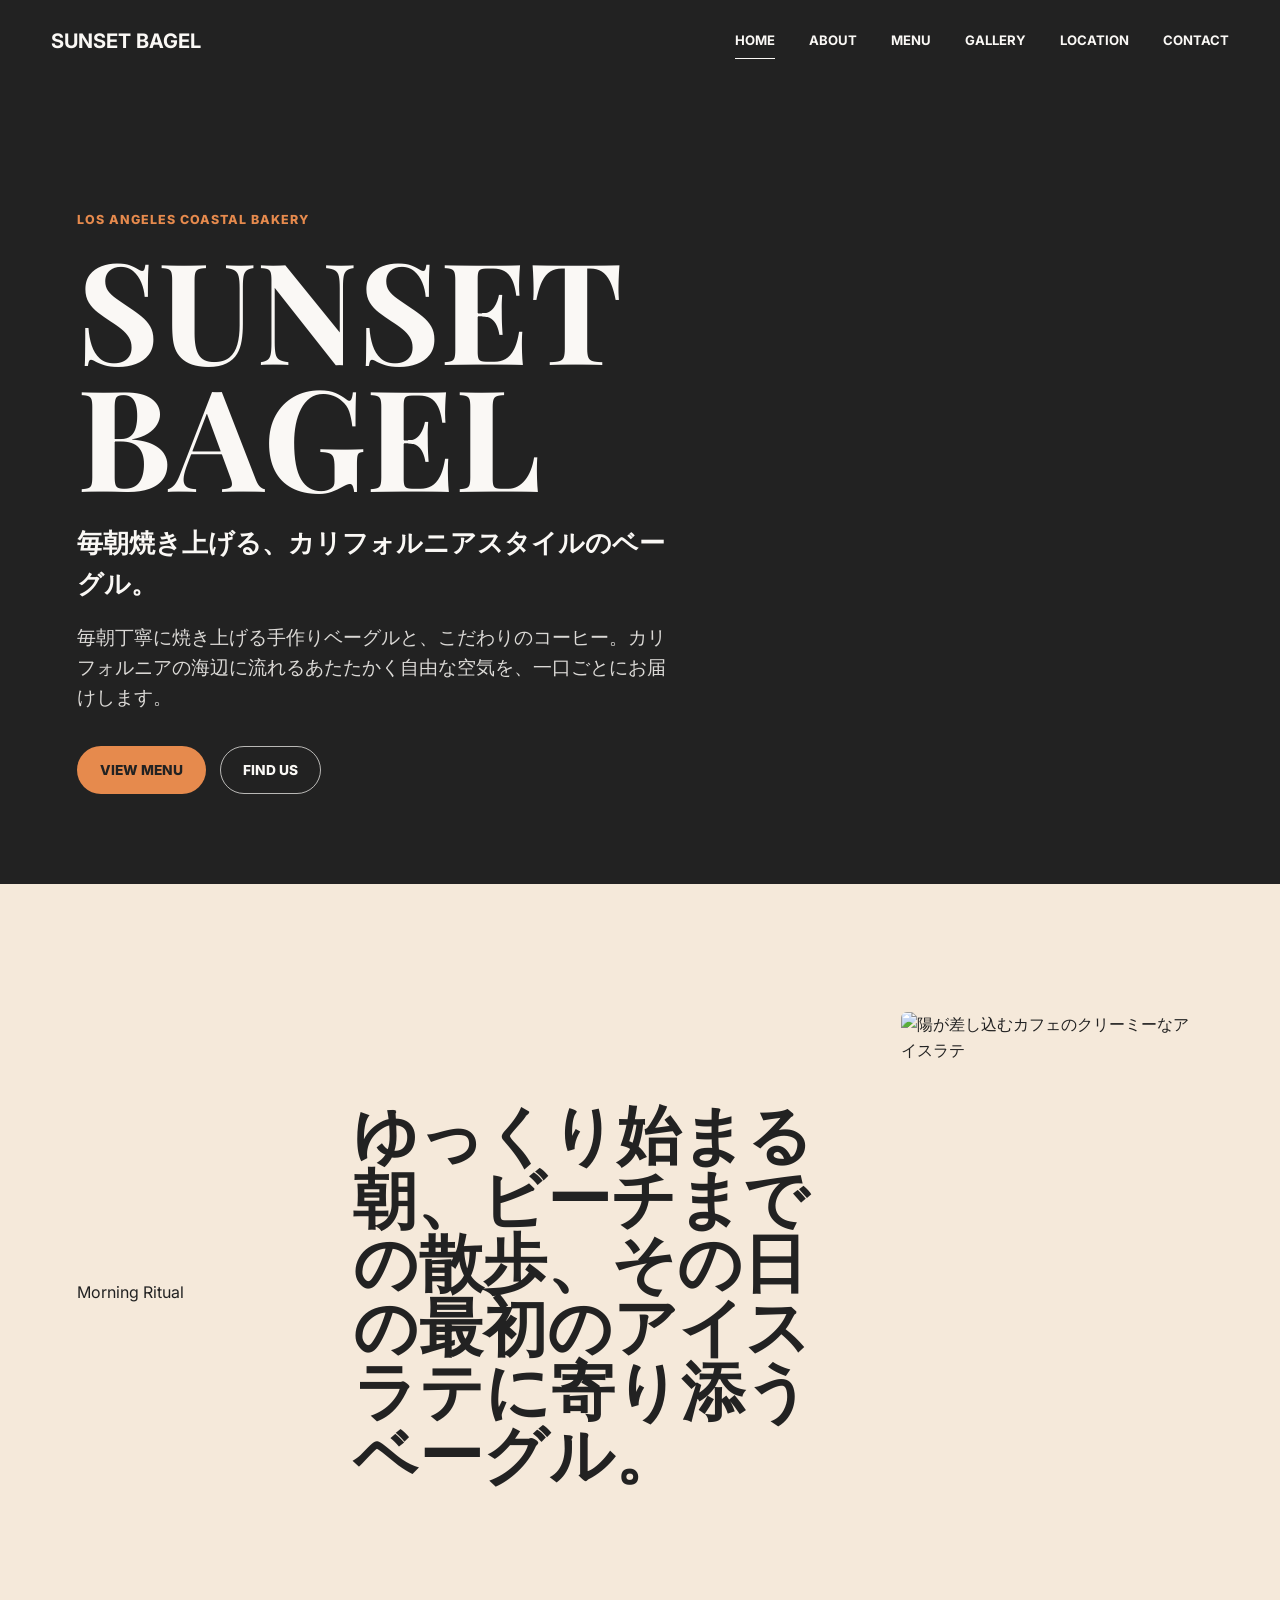
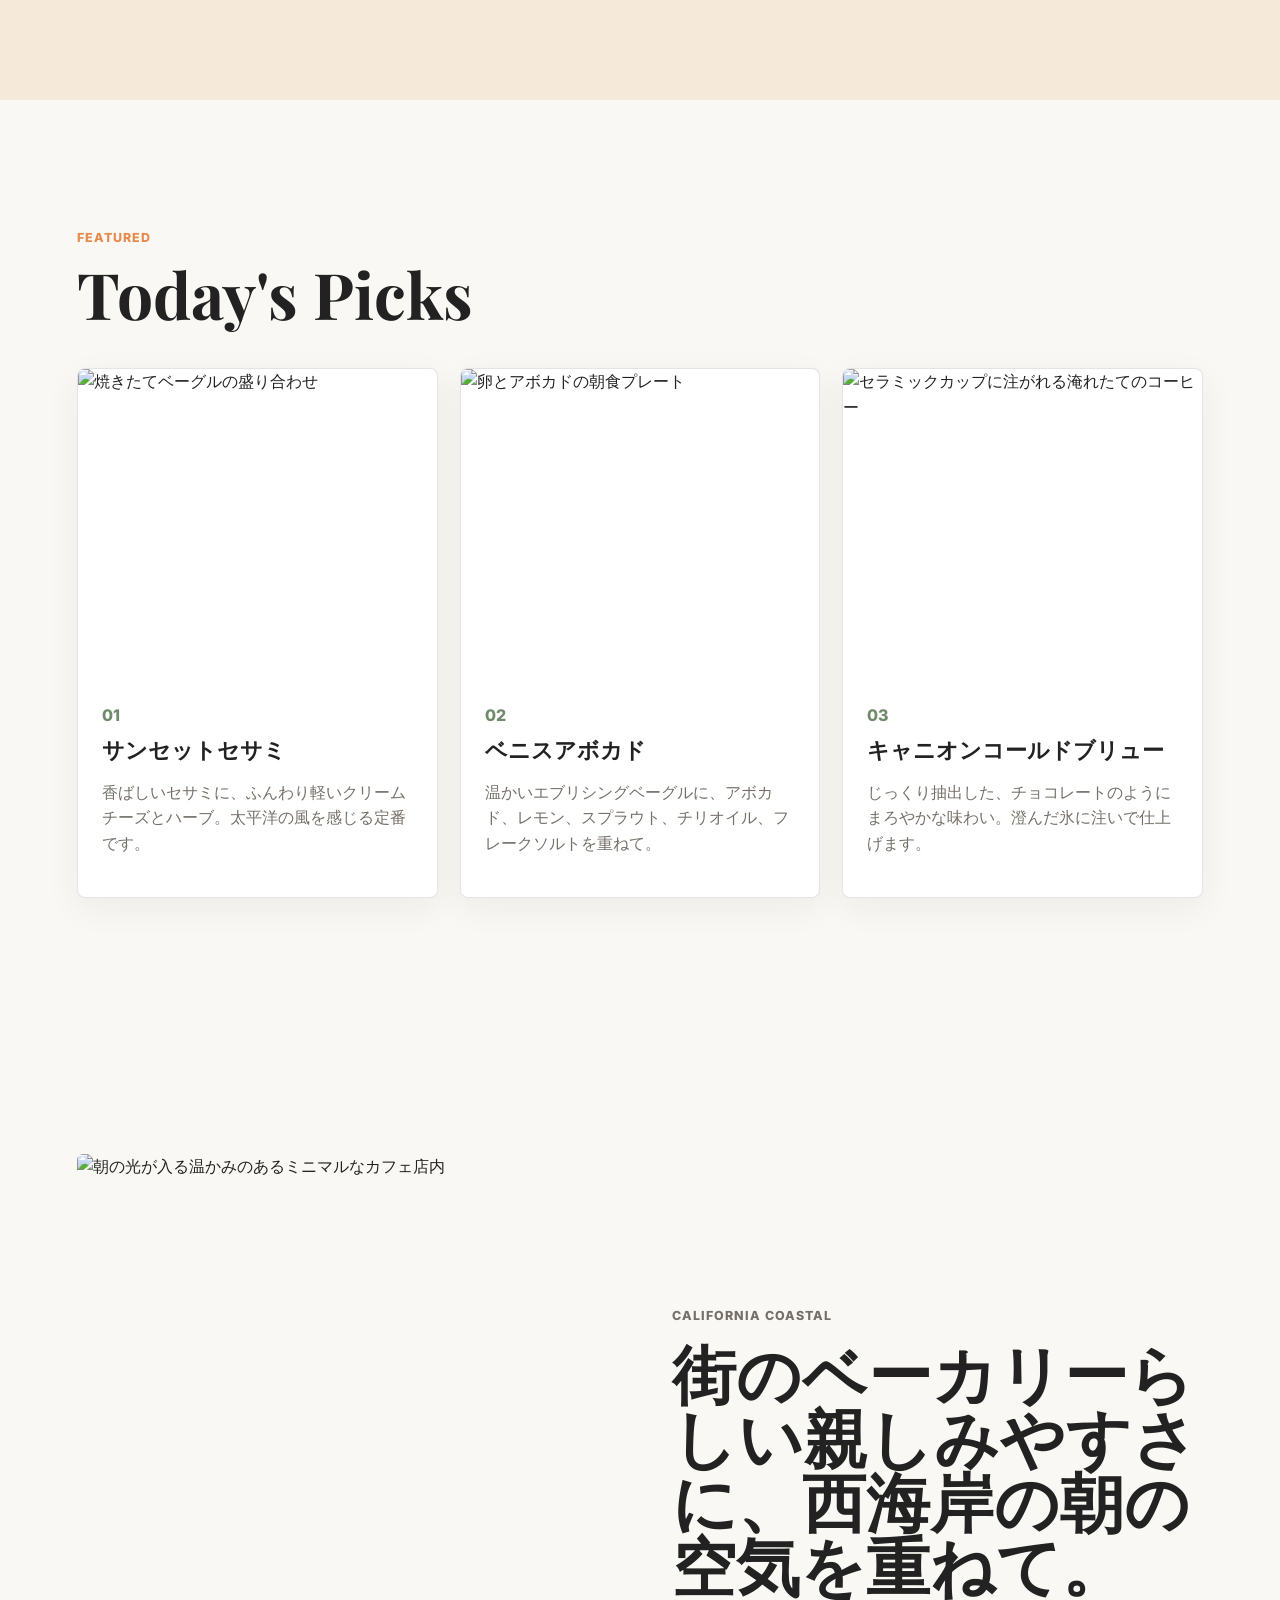
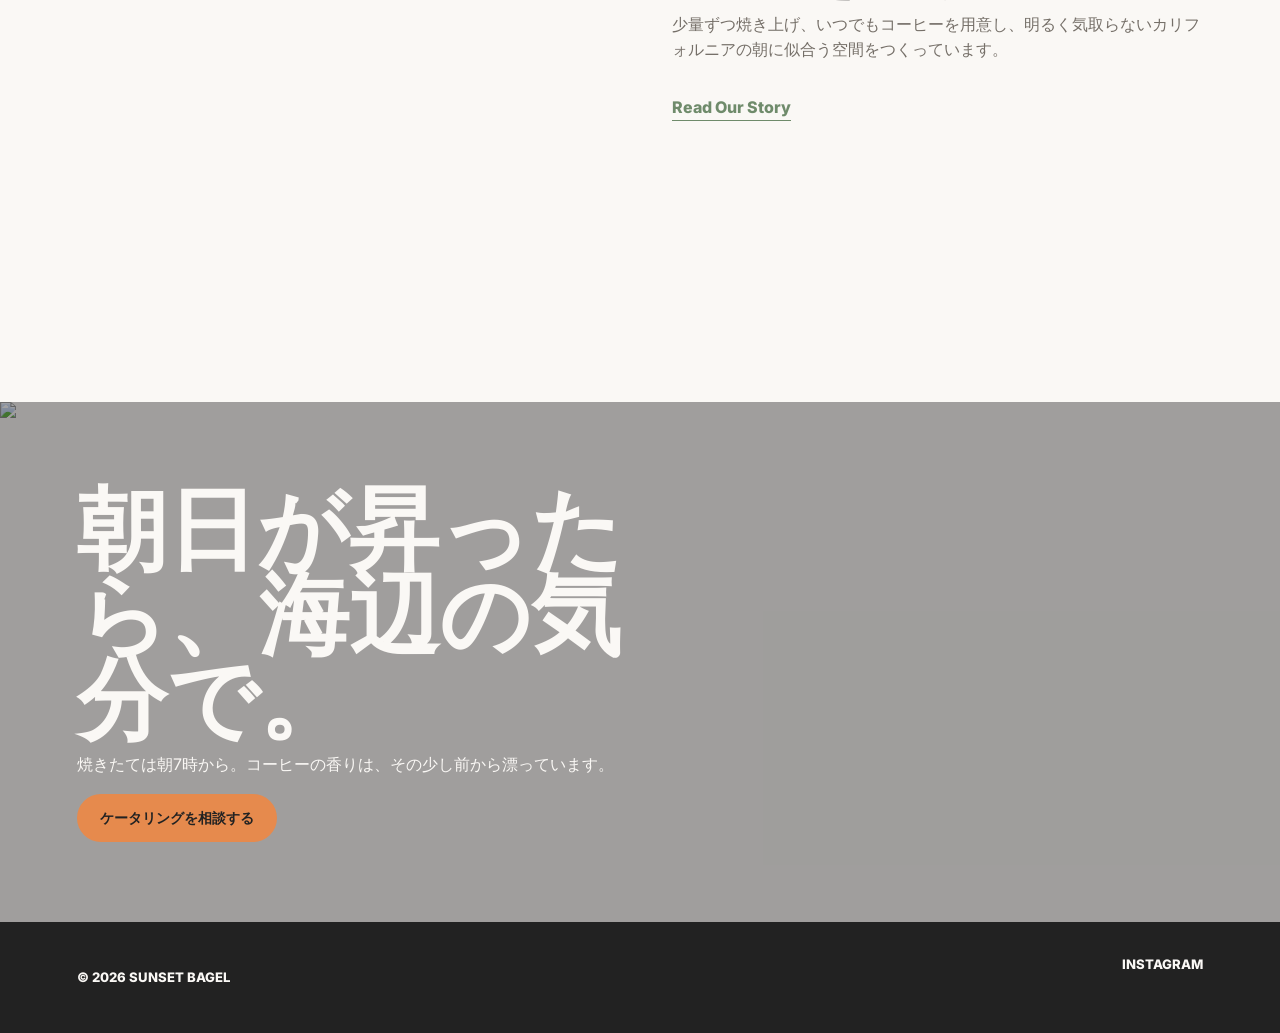
==== commit 5ebe903e: "Fix navigation menu and restore English headings" ====
--- a/index.html
+++ b/index.html
@@ -13,16 +13,16 @@
   <body>
     <header class="site-header" data-header>
       <a class="brand" href="index.html">SUNSET BAGEL</a>
-      <button class="nav-toggle" type="button" aria-label="ナビゲーションを開く" data-nav-toggle>
+      <button class="nav-toggle" type="button" aria-label="Open navigation" aria-expanded="false" data-nav-toggle>
         <span></span><span></span>
       </button>
       <nav class="site-nav" data-nav>
-        <a href="index.html">ホーム</a>
-        <a href="about.html">ブランド紹介</a>
-        <a href="menu.html">メニュー</a>
-        <a href="gallery.html">ギャラリー</a>
-        <a href="location.html">店舗情報</a>
-        <a href="contact.html">お問い合わせ</a>
+        <a href="index.html">HOME</a>
+        <a href="about.html">ABOUT</a>
+        <a href="menu.html">MENU</a>
+        <a href="gallery.html">GALLERY</a>
+        <a href="location.html">LOCATION</a>
+        <a href="contact.html">CONTACT</a>
       </nav>
     </header>
 
@@ -31,19 +31,19 @@
         <img class="hero-image" data-parallax src="https://images.unsplash.com/photo-1509440159596-0249088772ff?auto=format&fit=crop&w=2200&q=85" alt="明るい海沿いの朝に並ぶ焼きたてベーグルとコーヒー">
         <div class="hero-overlay"></div>
         <div class="hero-content reveal">
-          <p class="eyebrow">ロサンゼルスの海沿いにあるベーカリー</p>
+          <p class="eyebrow">Los Angeles Coastal Bakery</p>
           <h1>SUNSET BAGEL</h1>
           <p class="lead">毎朝焼き上げる、カリフォルニアスタイルのベーグル。</p>
           <p class="hero-copy">毎朝丁寧に焼き上げる手作りベーグルと、こだわりのコーヒー。カリフォルニアの海辺に流れるあたたかく自由な空気を、一口ごとにお届けします。</p>
           <div class="hero-actions">
-            <a class="button primary" href="menu.html">メニューを見る</a>
-            <a class="button ghost" href="location.html">店舗情報を見る</a>
+            <a class="button primary" href="menu.html">VIEW MENU</a>
+            <a class="button ghost" href="location.html">FIND US</a>
           </div>
         </div>
       </section>
 
       <section class="section intro-grid">
-        <div class="section-kicker reveal">朝のルーティン</div>
+        <div class="section-kicker reveal">Morning Ritual</div>
         <div class="intro-copy reveal">
           <h2>ゆっくり始まる朝、ビーチまでの散歩、その日の最初のアイスラテに寄り添うベーグル。</h2>
         </div>
@@ -54,8 +54,8 @@
 
       <section class="section featured">
         <div class="section-heading reveal">
-          <p class="eyebrow">人気メニュー</p>
-          <h2>今日のおすすめ</h2>
+          <p class="eyebrow">Featured</p>
+          <h2>Today's Picks</h2>
         </div>
         <div class="product-grid">
           <article class="product-card reveal">
@@ -90,10 +90,10 @@
           <img src="https://images.unsplash.com/photo-1521017432531-fbd92d768814?auto=format&fit=crop&w=1300&q=85" alt="朝の光が入る温かみのあるミニマルなカフェ店内">
         </div>
         <div class="story-copy reveal">
-          <p class="eyebrow">カリフォルニア・コースタル</p>
+          <p class="eyebrow">California Coastal</p>
           <h2>街のベーカリーらしい親しみやすさに、西海岸の朝の空気を重ねて。</h2>
           <p>少量ずつ焼き上げ、いつでもコーヒーを用意し、明るく気取らないカリフォルニアの朝に似合う空間をつくっています。</p>
-          <a class="text-link" href="about.html">ブランドストーリーを読む</a>
+          <a class="text-link" href="about.html">Read Our Story</a>
         </div>
       </section>
 
@@ -109,7 +109,7 @@
 
     <footer class="site-footer">
       <p>&copy; 2026 SUNSET BAGEL</p>
-      <a href="https://www.instagram.com/" aria-label="インスタグラム">インスタグラム</a>
+      <a href="https://www.instagram.com/" aria-label="Instagram">Instagram</a>
     </footer>
 
     <script src="script.js"></script>
--- a/styles.css
+++ b/styles.css
@@ -23,6 +23,10 @@
   background: var(--warm-white);
   font-family: Inter, system-ui, -apple-system, BlinkMacSystemFont, "Segoe UI", sans-serif;
   line-height: 1.6;
+}
+
+body.nav-open {
+  overflow: hidden;
 }
 
 img {
@@ -645,27 +649,43 @@
 }
 
 @media (max-width: 900px) {
+  .site-header.is-open {
+    z-index: 1001;
+    color: var(--warm-white);
+    background: transparent;
+    backdrop-filter: none;
+    box-shadow: none;
+  }
+
   .nav-toggle {
     display: block;
     position: relative;
-    z-index: 22;
+    z-index: 1002;
   }
 
   .site-nav {
     position: fixed;
     inset: 0;
-    display: grid;
-    align-content: center;
-    justify-items: center;
-    gap: 22px;
-    color: var(--charcoal);
-    background: var(--warm-white);
-    font-size: 1.2rem;
+    z-index: 1000;
+    display: flex;
+    flex-direction: column;
+    align-items: center;
+    justify-content: center;
+    gap: 32px;
+    color: var(--warm-white);
+    background: rgba(0, 0, 0, 0.92);
+    font-size: 1.3rem;
+    opacity: 0;
+    visibility: hidden;
+    pointer-events: none;
     transform: translateY(-100%);
-    transition: transform 0.35s ease;
+    transition: opacity 0.25s ease, visibility 0.25s ease, transform 0.38s cubic-bezier(0.4, 0, 0.2, 1);
   }
 
   .site-nav.is-open {
+    opacity: 1;
+    visibility: visible;
+    pointer-events: auto;
     transform: translateY(0);
   }
 
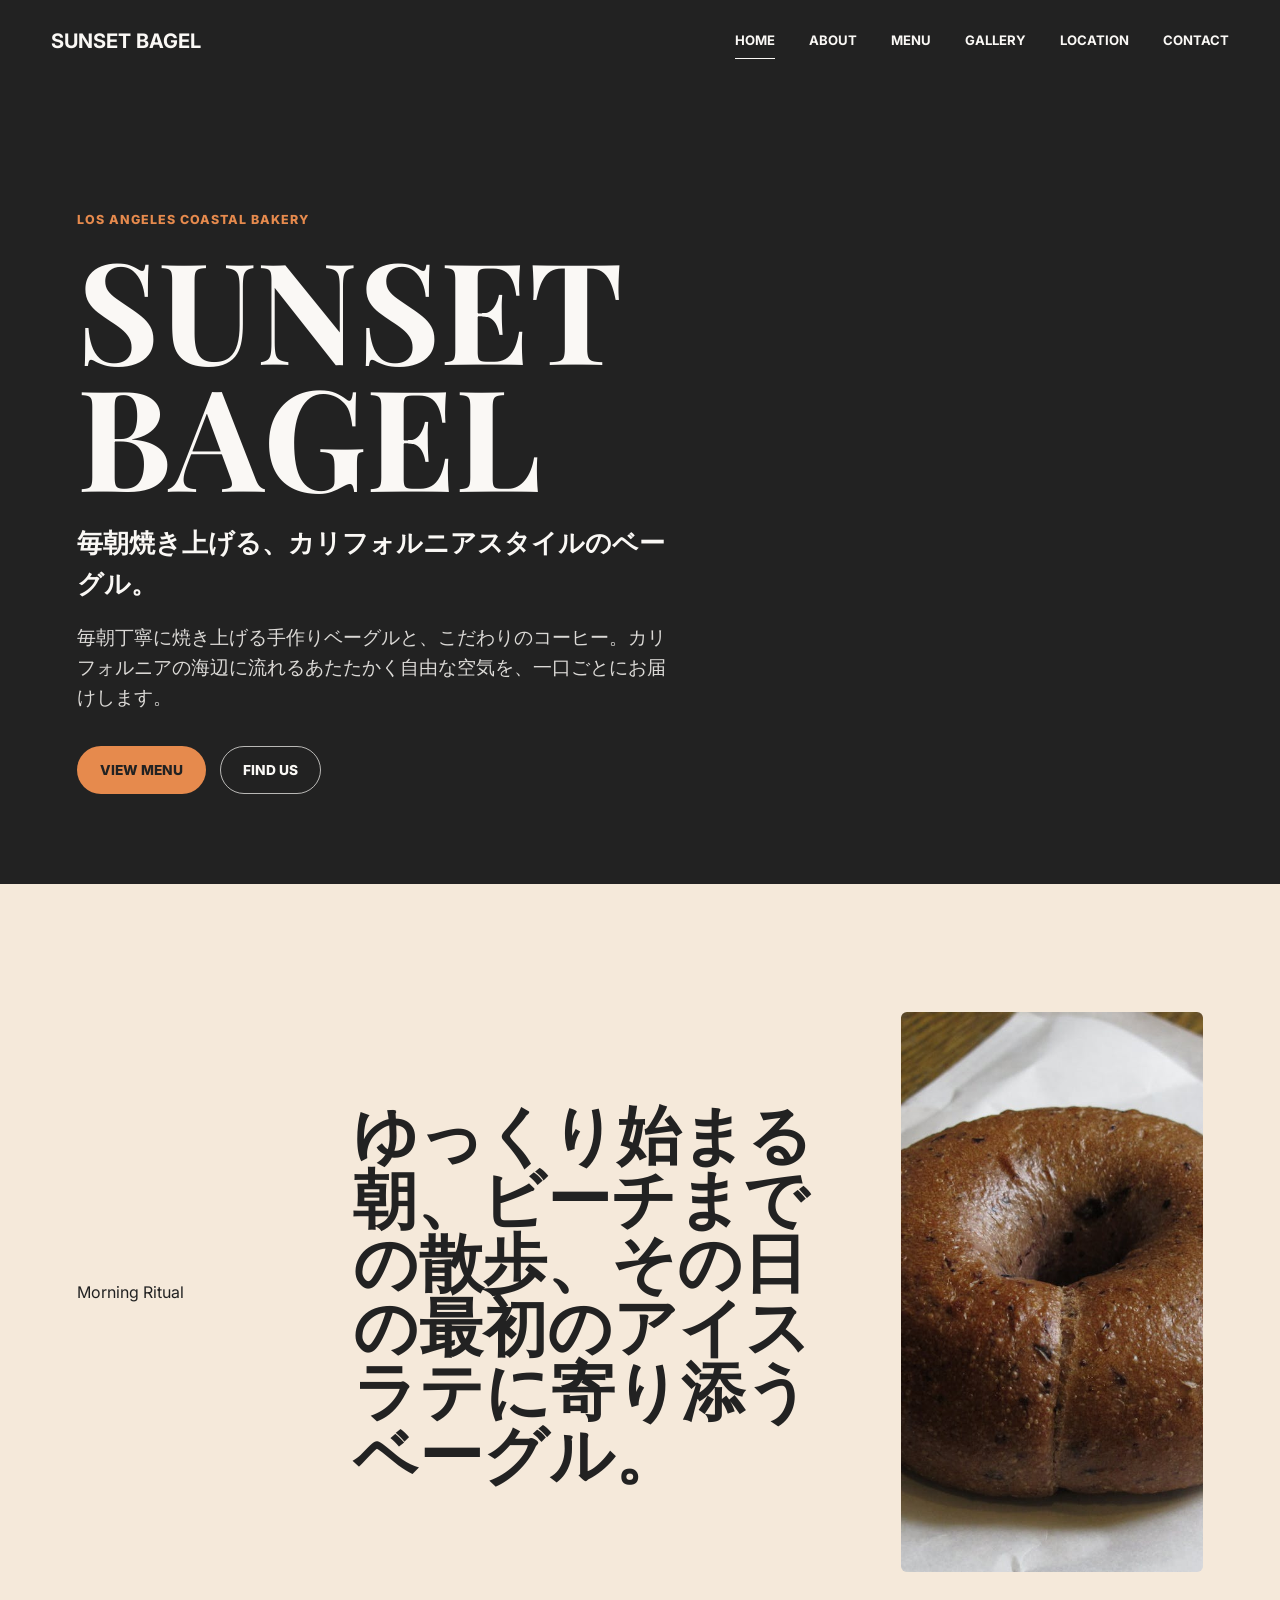
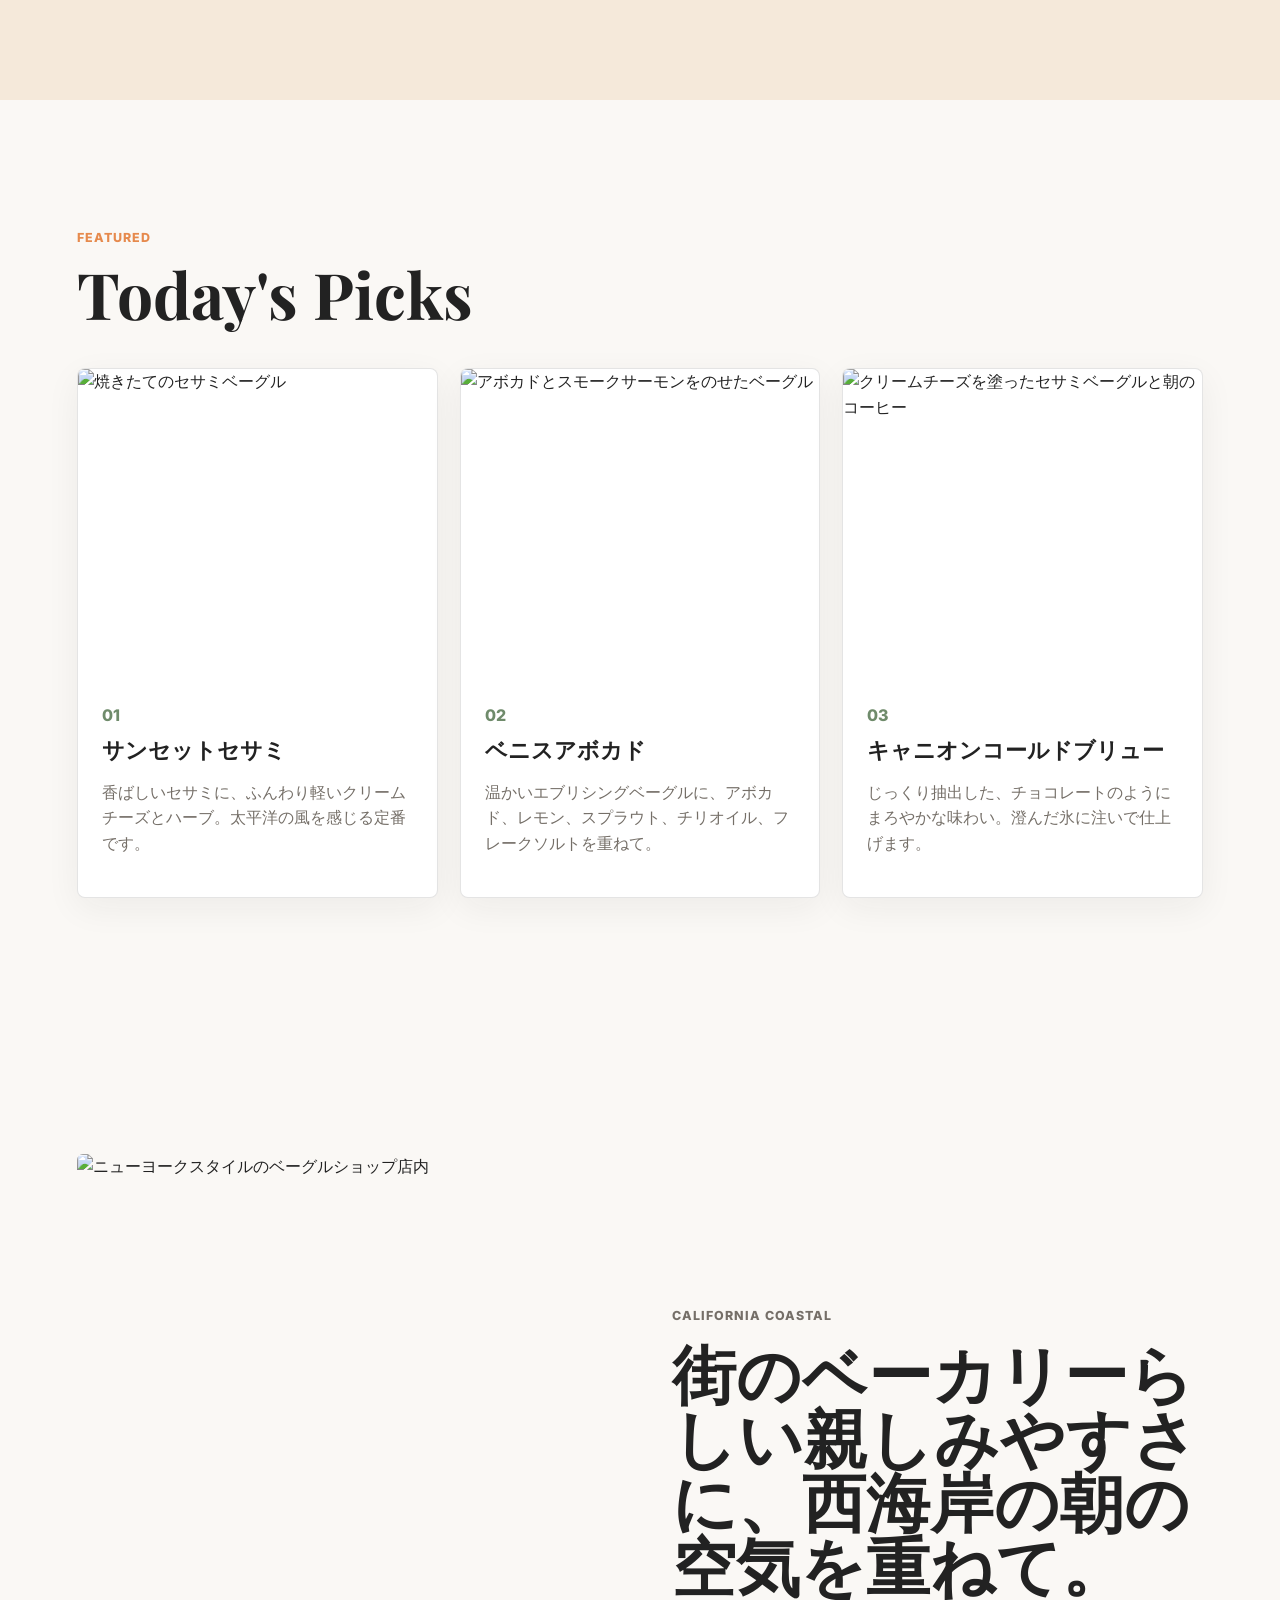
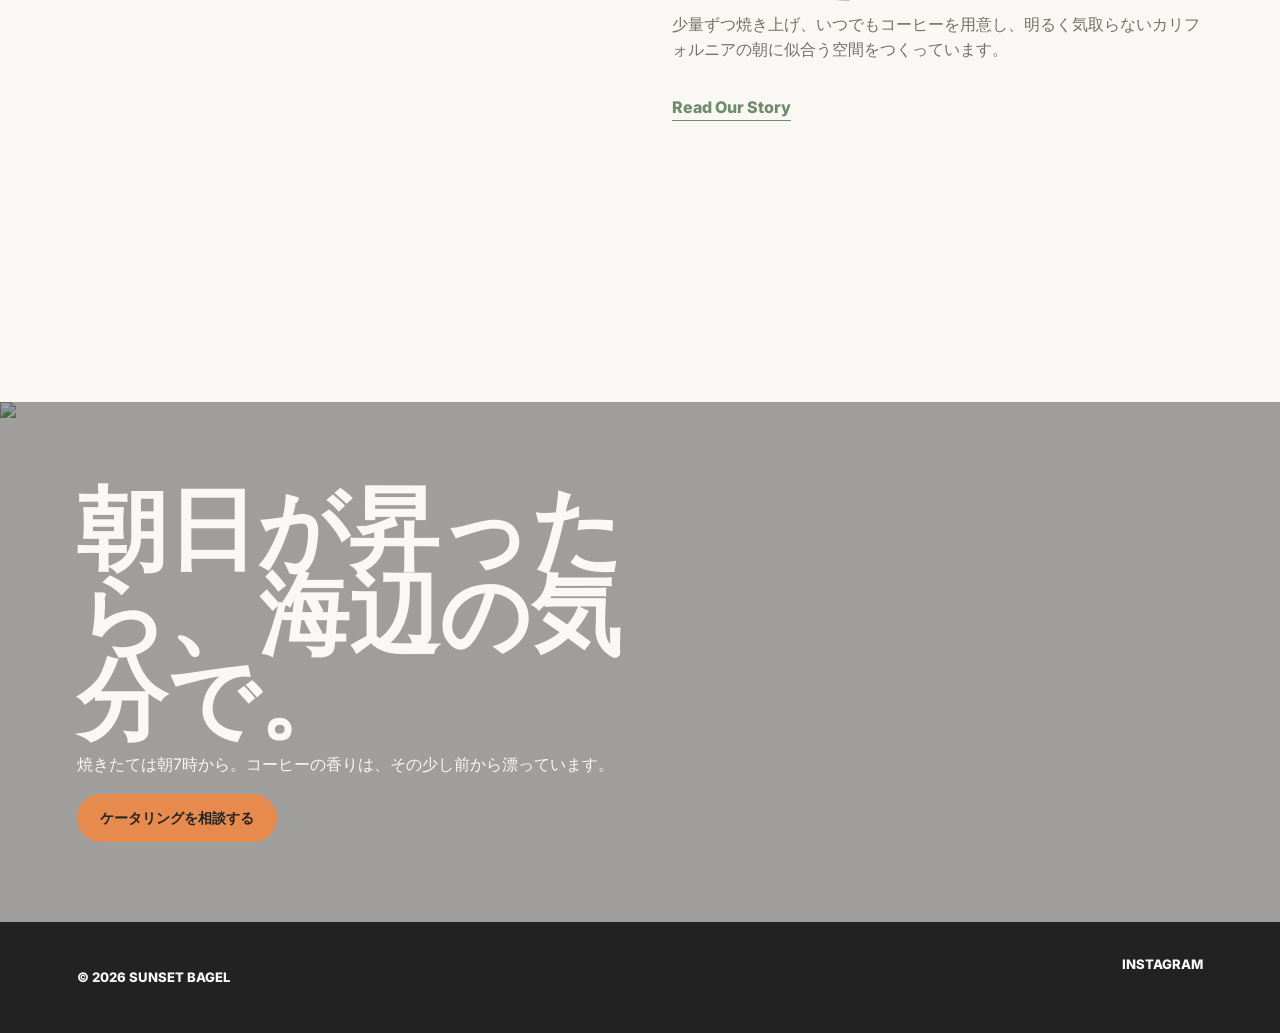
==== commit 912c8a22: "Remove Starbucks logo from bagel images" ====
--- a/index.html
+++ b/index.html
@@ -28,7 +28,7 @@
 
     <main>
       <section class="hero hero-home">
-        <img class="hero-image" data-parallax src="https://images.unsplash.com/photo-1509440159596-0249088772ff?auto=format&fit=crop&w=2200&q=85" alt="明るい海沿いの朝に並ぶ焼きたてベーグルとコーヒー">
+        <img class="hero-image" data-parallax src="https://images.unsplash.com/photo-1772471586686-71353620eeb9?auto=format&fit=crop&w=2200&q=85" alt="朝の光の中でプレーンベーグル、エブリシングベーグル、セサミベーグル、クリームチーズ、コーヒーが並ぶテーブル">
         <div class="hero-overlay"></div>
         <div class="hero-content reveal">
           <p class="eyebrow">Los Angeles Coastal Bakery</p>
@@ -48,7 +48,7 @@
           <h2>ゆっくり始まる朝、ビーチまでの散歩、その日の最初のアイスラテに寄り添うベーグル。</h2>
         </div>
         <div class="intro-media reveal">
-          <img src="https://images.unsplash.com/photo-1541167760496-1628856ab772?auto=format&fit=crop&w=1200&q=85" alt="陽が差し込むカフェのクリーミーなアイスラテ">
+          <img src="assets/images/bagel-coffee-wrapper-no-logo.png" alt="朝のカフェテーブルに置かれたブルーベリーベーグルとコーヒー">
         </div>
       </section>
 
@@ -59,7 +59,7 @@
         </div>
         <div class="product-grid">
           <article class="product-card reveal">
-            <img src="https://images.unsplash.com/photo-1523294587484-bae6cc870010?auto=format&fit=crop&w=900&q=85" alt="焼きたてベーグルの盛り合わせ">
+            <img src="https://images.pexels.com/photos/34485380/pexels-photo-34485380.jpeg?auto=compress&cs=tinysrgb&w=900" alt="焼きたてのセサミベーグル">
             <div>
               <span>01</span>
               <h3>サンセットセサミ</h3>
@@ -67,7 +67,7 @@
             </div>
           </article>
           <article class="product-card reveal">
-            <img src="https://images.unsplash.com/photo-1482049016688-2d3e1b311543?auto=format&fit=crop&w=900&q=85" alt="卵とアボカドの朝食プレート">
+            <img src="https://images.pexels.com/photos/32789404/pexels-photo-32789404.jpeg?auto=compress&cs=tinysrgb&w=900" alt="アボカドとスモークサーモンをのせたベーグル">
             <div>
               <span>02</span>
               <h3>ベニスアボカド</h3>
@@ -75,7 +75,7 @@
             </div>
           </article>
           <article class="product-card reveal">
-            <img src="https://images.unsplash.com/photo-1509042239860-f550ce710b93?auto=format&fit=crop&w=900&q=85" alt="セラミックカップに注がれる淹れたてのコーヒー">
+            <img src="https://images.pexels.com/photos/12043217/pexels-photo-12043217.jpeg?auto=compress&cs=tinysrgb&w=900" alt="クリームチーズを塗ったセサミベーグルと朝のコーヒー">
             <div>
               <span>03</span>
               <h3>キャニオンコールドブリュー</h3>
@@ -87,7 +87,7 @@
 
       <section class="split-story section">
         <div class="story-image reveal">
-          <img src="https://images.unsplash.com/photo-1521017432531-fbd92d768814?auto=format&fit=crop&w=1300&q=85" alt="朝の光が入る温かみのあるミニマルなカフェ店内">
+          <img src="https://images.unsplash.com/photo-1776409061134-8aba8dfc7079?auto=format&fit=crop&w=1300&q=85" alt="ニューヨークスタイルのベーグルショップ店内">
         </div>
         <div class="story-copy reveal">
           <p class="eyebrow">California Coastal</p>
@@ -98,7 +98,7 @@
       </section>
 
       <section class="cta-band">
-        <img src="https://images.unsplash.com/photo-1507525428034-b723cf961d3e?auto=format&fit=crop&w=2200&q=85" alt="ゴールデンアワーのカリフォルニアの海岸線">
+        <img src="https://images.pexels.com/photos/3957499/pexels-photo-3957499.jpeg?auto=compress&cs=tinysrgb&w=2200" alt="朝の光で並ぶスモークサーモンとクリームチーズのセサミベーグル">
         <div class="cta-content reveal">
           <h2>朝日が昇ったら、海辺の気分で。</h2>
           <p>焼きたては朝7時から。コーヒーの香りは、その少し前から漂っています。</p>
